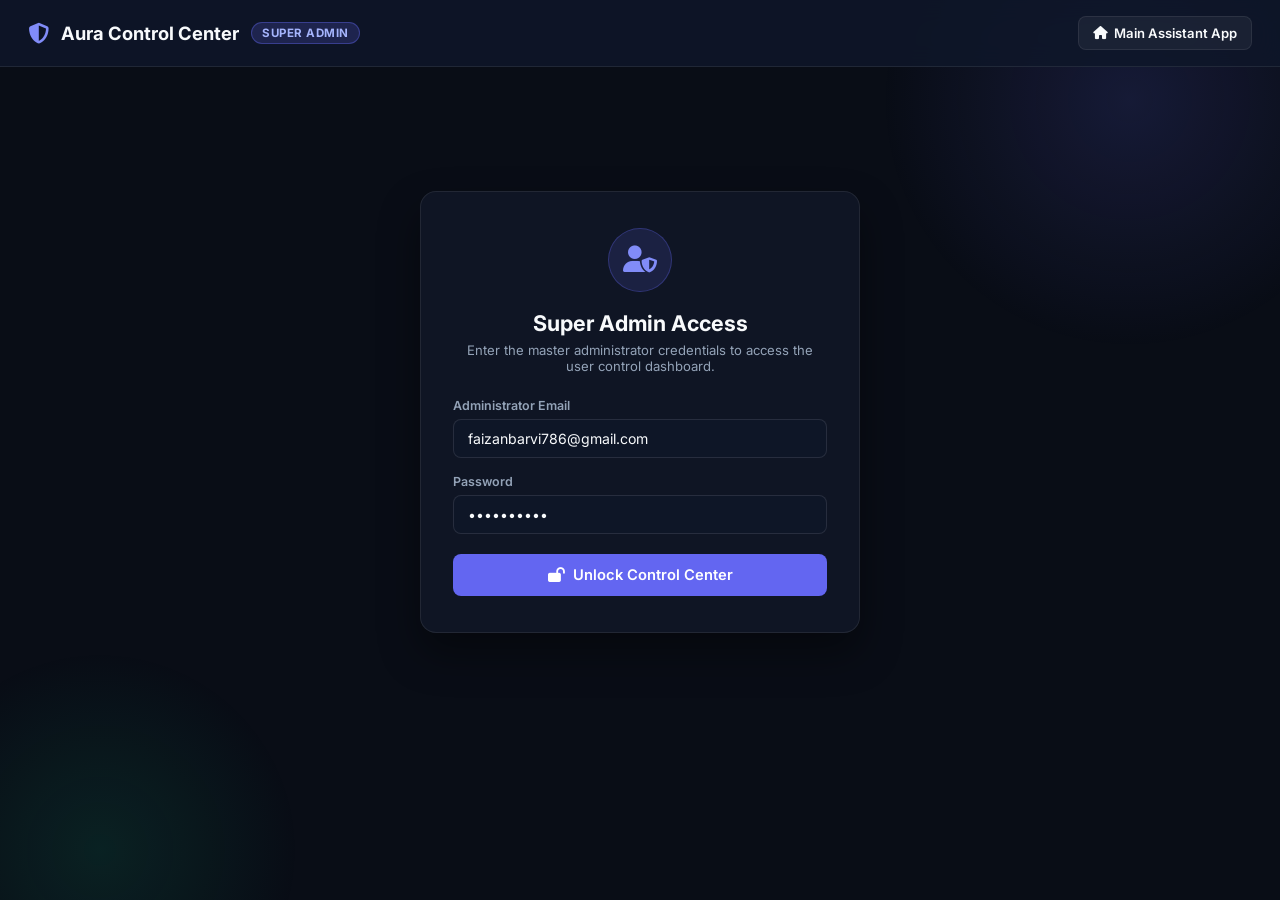
==== frontend/admin.html @ e5444430 "feat(admin): add dedicated /admin portal with user management and delete capability" ====
<!DOCTYPE html>
<html lang="en">
<head>
  <meta charset="UTF-8" />
  <meta name="viewport" content="width=device-width, initial-scale=1.0" />
  <title>Aura Admin Portal - System & User Management</title>
  <link rel="preconnect" href="https://fonts.googleapis.com" />
  <link rel="preconnect" href="https://fonts.gstatic.com" crossorigin />
  <link href="https://fonts.googleapis.com/css2?family=Inter:wght@300;400;500;600;700;800&display=swap" rel="stylesheet" />
  <link rel="stylesheet" href="https://cdnjs.cloudflare.com/ajax/libs/font-awesome/6.4.0/css/all.min.css" />
  <style>
    :root {
      --bg-dark: #090d16;
      --card-bg: rgba(17, 24, 39, 0.85);
      --card-border: rgba(255, 255, 255, 0.08);
      --accent-primary: #6366f1;
      --accent-hover: #4f46e5;
      --danger: #ef4444;
      --danger-hover: #dc2626;
      --success: #10b981;
      --text-main: #f8fafc;
      --text-muted: #94a3b8;
    }

    * {
      box-sizing: border-box;
      margin: 0;
      padding: 0;
      font-family: 'Inter', sans-serif;
    }

    body {
      background: var(--bg-dark);
      color: var(--text-main);
      min-height: 100vh;
      display: flex;
      flex-direction: column;
    }

    /* Ambient Background Glow */
    .ambient-glow {
      position: fixed;
      width: 500px;
      height: 500px;
      border-radius: 50%;
      background: radial-gradient(circle, rgba(99, 102, 241, 0.15) 0%, rgba(0, 0, 0, 0) 70%);
      top: -150px;
      right: -100px;
      z-index: 0;
      pointer-events: none;
    }
    .ambient-glow-2 {
      position: fixed;
      width: 400px;
      height: 400px;
      border-radius: 50%;
      background: radial-gradient(circle, rgba(16, 185, 129, 0.12) 0%, rgba(0, 0, 0, 0) 70%);
      bottom: -150px;
      left: -100px;
      z-index: 0;
      pointer-events: none;
    }

    /* Header */
    .admin-header {
      position: relative;
      z-index: 10;
      display: flex;
      justify-content: space-between;
      align-items: center;
      padding: 16px 28px;
      background: rgba(15, 23, 42, 0.85);
      border-bottom: 1px solid var(--card-border);
      backdrop-filter: blur(12px);
    }
    .brand-title {
      display: flex;
      align-items: center;
      gap: 12px;
      font-size: 1.15rem;
      font-weight: 700;
    }
    .brand-title i {
      color: #818cf8;
      font-size: 1.3rem;
    }
    .badge-admin {
      background: rgba(99, 102, 241, 0.2);
      color: #a5b4fc;
      border: 1px solid rgba(99, 102, 241, 0.4);
      padding: 3px 10px;
      border-radius: 9999px;
      font-size: 0.72rem;
      font-weight: 700;
      text-transform: uppercase;
      letter-spacing: 0.5px;
    }
    .header-actions {
      display: flex;
      align-items: center;
      gap: 12px;
    }
    .btn-nav {
      background: rgba(255, 255, 255, 0.05);
      color: var(--text-main);
      border: 1px solid var(--card-border);
      padding: 8px 14px;
      border-radius: 8px;
      font-size: 0.82rem;
      font-weight: 600;
      cursor: pointer;
      display: inline-flex;
      align-items: center;
      gap: 6px;
      text-decoration: none;
      transition: all 0.2s ease;
    }
    .btn-nav:hover {
      background: rgba(255, 255, 255, 0.1);
      border-color: rgba(255, 255, 255, 0.2);
    }
    .btn-logout {
      background: rgba(239, 68, 68, 0.15);
      color: #f87171;
      border: 1px solid rgba(239, 68, 68, 0.3);
    }
    .btn-logout:hover {
      background: rgba(239, 68, 68, 0.25);
    }

    /* Main Container */
    .main-wrap {
      position: relative;
      z-index: 10;
      flex: 1;
      max-width: 1200px;
      width: 100%;
      margin: 0 auto;
      padding: 30px 20px;
    }

    /* Login View */
    .login-container {
      display: flex;
      justify-content: center;
      align-items: center;
      min-height: 70vh;
    }
    .login-card {
      background: var(--card-bg);
      border: 1px solid var(--card-border);
      border-radius: 16px;
      padding: 36px 32px;
      width: 100%;
      max-width: 440px;
      backdrop-filter: blur(16px);
      box-shadow: 0 20px 40px rgba(0, 0, 0, 0.4);
      text-align: center;
    }
    .shield-icon {
      width: 64px;
      height: 64px;
      border-radius: 50%;
      background: rgba(99, 102, 241, 0.15);
      border: 1px solid rgba(99, 102, 241, 0.3);
      color: #818cf8;
      display: flex;
      align-items: center;
      justify-content: center;
      font-size: 1.7rem;
      margin: 0 auto 18px auto;
    }
    .login-card h2 {
      font-size: 1.35rem;
      font-weight: 700;
      margin-bottom: 6px;
    }
    .login-card p {
      color: var(--text-muted);
      font-size: 0.82rem;
      margin-bottom: 24px;
    }
    .form-group {
      text-align: left;
      margin-bottom: 16px;
    }
    .form-group label {
      display: block;
      font-size: 0.78rem;
      font-weight: 600;
      color: var(--text-muted);
      margin-bottom: 6px;
    }
    .input-field {
      width: 100%;
      background: rgba(15, 23, 42, 0.8);
      border: 1px solid rgba(255, 255, 255, 0.1);
      color: var(--text-main);
      padding: 10px 14px;
      border-radius: 8px;
      font-size: 0.88rem;
      outline: none;
      transition: border-color 0.2s ease;
    }
    .input-field:focus {
      border-color: var(--accent-primary);
    }
    .btn-submit {
      width: 100%;
      background: var(--accent-primary);
      color: white;
      border: none;
      padding: 12px;
      border-radius: 8px;
      font-size: 0.92rem;
      font-weight: 600;
      cursor: pointer;
      display: flex;
      align-items: center;
      justify-content: center;
      gap: 8px;
      margin-top: 20px;
      transition: background 0.2s ease;
    }
    .btn-submit:hover {
      background: var(--accent-hover);
    }

    /* Dashboard View */
    .dashboard-view {
      display: none;
    }
    .stats-grid {
      display: grid;
      grid-template-columns: repeat(auto-fit, minmax(240px, 1fr));
      gap: 16px;
      margin-bottom: 28px;
    }
    .stat-card {
      background: var(--card-bg);
      border: 1px solid var(--card-border);
      border-radius: 12px;
      padding: 20px;
      backdrop-filter: blur(12px);
      display: flex;
      align-items: center;
      gap: 16px;
    }
    .stat-icon {
      width: 48px;
      height: 48px;
      border-radius: 10px;
      display: flex;
      align-items: center;
      justify-content: center;
      font-size: 1.3rem;
    }
    .stat-icon.users { background: rgba(99, 102, 241, 0.15); color: #818cf8; }
    .stat-icon.chats { background: rgba(16, 185, 129, 0.15); color: #34d399; }
    .stat-icon.models { background: rgba(245, 158, 11, 0.15); color: #fbbf24; }
    .stat-icon.sync { background: rgba(236, 72, 153, 0.15); color: #f472b6; }
    .stat-info h3 {
      font-size: 1.4rem;
      font-weight: 700;
      line-height: 1.2;
    }
    .stat-info p {
      color: var(--text-muted);
      font-size: 0.78rem;
    }

    /* Table Section */
    .section-card {
      background: var(--card-bg);
      border: 1px solid var(--card-border);
      border-radius: 14px;
      padding: 24px;
      backdrop-filter: blur(12px);
    }
    .section-top {
      display: flex;
      justify-content: space-between;
      align-items: center;
      margin-bottom: 18px;
      flex-wrap: wrap;
      gap: 12px;
    }
    .section-title {
      display: flex;
      align-items: center;
      gap: 10px;
      font-size: 1.1rem;
      font-weight: 700;
    }
    .search-box {
      background: rgba(15, 23, 42, 0.8);
      border: 1px solid rgba(255, 255, 255, 0.1);
      border-radius: 8px;
      padding: 8px 12px;
      color: white;
      font-size: 0.82rem;
      width: 240px;
      outline: none;
    }
    .search-box:focus {
      border-color: var(--accent-primary);
    }

    .table-wrapper {
      overflow-x: auto;
    }
    table {
      width: 100%;
      border-collapse: collapse;
      text-align: left;
      font-size: 0.85rem;
    }
    th {
      background: rgba(15, 23, 42, 0.6);
      color: var(--text-muted);
      font-weight: 600;
      padding: 12px 14px;
      border-bottom: 1px solid var(--card-border);
      font-size: 0.76rem;
      text-transform: uppercase;
      letter-spacing: 0.5px;
    }
    td {
      padding: 14px;
      border-bottom: 1px solid rgba(255, 255, 255, 0.04);
      vertical-align: middle;
    }
    tr:hover td {
      background: rgba(255, 255, 255, 0.02);
    }
    .user-cell {
      display: flex;
      align-items: center;
      gap: 12px;
    }
    .user-avatar-mini {
      width: 36px;
      height: 36px;
      border-radius: 50%;
      object-fit: cover;
      border: 1px solid rgba(255, 255, 255, 0.15);
    }
    .user-meta-name {
      font-weight: 600;
      color: var(--text-main);
    }
    .role-badge {
      padding: 2px 8px;
      border-radius: 4px;
      font-size: 0.7rem;
      font-weight: 600;
      text-transform: uppercase;
    }
    .role-badge.admin {
      background: rgba(99, 102, 241, 0.2);
      color: #a5b4fc;
      border: 1px solid rgba(99, 102, 241, 0.4);
    }
    .role-badge.user {
      background: rgba(148, 163, 184, 0.15);
      color: #cbd5e1;
      border: 1px solid rgba(148, 163, 184, 0.25);
    }
    .btn-delete-user {
      background: rgba(239, 68, 68, 0.12);
      color: #f87171;
      border: 1px solid rgba(239, 68, 68, 0.25);
      padding: 6px 12px;
      border-radius: 6px;
      font-size: 0.78rem;
      font-weight: 600;
      cursor: pointer;
      display: inline-flex;
      align-items: center;
      gap: 6px;
      transition: all 0.2s ease;
    }
    .btn-delete-user:hover {
      background: var(--danger);
      color: white;
      border-color: var(--danger);
    }
    .btn-delete-user:disabled {
      opacity: 0.4;
      cursor: not-allowed;
      background: transparent;
      border-color: rgba(255, 255, 255, 0.08);
      color: var(--text-muted);
    }

    /* Toast */
    .toast {
      position: fixed;
      bottom: 24px;
      right: 24px;
      background: #0f172a;
      border: 1px solid rgba(255, 255, 255, 0.1);
      color: #fff;
      padding: 12px 20px;
      border-radius: 8px;
      font-weight: 600;
      font-size: 0.85rem;
      z-index: 9999;
      box-shadow: 0 10px 30px rgba(0,0,0,0.4);
      display: flex;
      align-items: center;
      gap: 10px;
    }
  </style>
</head>
<body>
  <div class="ambient-glow"></div>
  <div class="ambient-glow-2"></div>

  <!-- Header -->
  <header class="admin-header">
    <div class="brand-title">
      <i class="fa-solid fa-shield-halved"></i>
      <span>Aura Control Center</span>
      <span class="badge-admin">Super Admin</span>
    </div>
    <div class="header-actions">
      <a href="/" class="btn-nav"><i class="fa-solid fa-house"></i> Main Assistant App</a>
      <button class="btn-nav btn-logout" id="btn-admin-logout" style="display: none;">
        <i class="fa-solid fa-right-from-bracket"></i> Sign Out
      </button>
    </div>
  </header>

  <div class="main-wrap">
    <!-- VIEW 1: Admin Login View -->
    <div class="login-container" id="admin-login-view">
      <div class="login-card">
        <div class="shield-icon">
          <i class="fa-solid fa-user-shield"></i>
        </div>
        <h2>Super Admin Access</h2>
        <p>Enter the master administrator credentials to access the user control dashboard.</p>

        <form id="admin-login-form">
          <div class="form-group">
            <label for="admin-email">Administrator Email</label>
            <input type="email" id="admin-email" class="input-field" placeholder="faizanbarvi786@gmail.com" value="faizanbarvi786@gmail.com" required />
          </div>
          <div class="form-group">
            <label for="admin-password">Password</label>
            <input type="password" id="admin-password" class="input-field" placeholder="Faizan@786" value="Faizan@786" required />
          </div>
          <button type="submit" class="btn-submit" id="btn-login-submit">
            <i class="fa-solid fa-lock-open"></i> Unlock Control Center
          </button>
        </form>
      </div>
    </div>

    <!-- VIEW 2: Admin Dashboard View -->
    <div class="dashboard-view" id="admin-dashboard-view">
      <!-- Metric Cards -->
      <div class="stats-grid">
        <div class="stat-card">
          <div class="stat-icon users"><i class="fa-solid fa-users"></i></div>
          <div class="stat-info">
            <h3 id="stat-total-users">0</h3>
            <p>Registered User Accounts</p>
          </div>
        </div>

        <div class="stat-card">
          <div class="stat-icon chats"><i class="fa-solid fa-comments"></i></div>
          <div class="stat-info">
            <h3 id="stat-total-sessions">0</h3>
            <p>Total Chat Sessions</p>
          </div>
        </div>

        <div class="stat-card">
          <div class="stat-icon models"><i class="fa-solid fa-bolt"></i></div>
          <div class="stat-info">
            <h3 id="stat-active-model">Groq / Compound</h3>
            <p>Public Default Engine</p>
          </div>
        </div>

        <div class="stat-card">
          <div class="stat-icon sync"><i class="fa-solid fa-cloud"></i></div>
          <div class="stat-info">
            <h3 id="stat-supabase-status">Local Engine</h3>
            <p>Database & Cloud Status</p>
          </div>
        </div>
      </div>

      <!-- Users Table Card -->
      <div class="section-card">
        <div class="section-top">
          <div class="section-title">
            <i class="fa-solid fa-user-group text-primary" style="color: #818cf8;"></i>
            <span>All User Accounts</span>
            <span class="badge-admin" id="users-count-badge">0 Users</span>
          </div>
          <input type="text" id="user-search-input" class="search-box" placeholder="Search by name or email..." />
        </div>

        <div class="table-wrapper">
          <table>
            <thead>
              <tr>
                <th>ID</th>
                <th>User Profile</th>
                <th>Email Address</th>
                <th>Role</th>
                <th>Chats</th>
                <th>Registered</th>
                <th>Action</th>
              </tr>
            </thead>
            <tbody id="users-table-body">
              <!-- Loaded dynamically -->
            </tbody>
          </table>
        </div>
      </div>
    </div>
  </div>

  <script>
    let adminToken = localStorage.getItem("aura_admin_token");
    let cachedUsers = [];

    document.addEventListener("DOMContentLoaded", () => {
      if (adminToken) {
        showDashboard();
      } else {
        showLogin();
      }

      document.getElementById("admin-login-form").addEventListener("submit", handleAdminLogin);
      document.getElementById("btn-admin-logout").addEventListener("click", handleAdminLogout);
      document.getElementById("user-search-input").addEventListener("input", filterUsersTable);
    });

    function showToast(msg) {
      const toast = document.createElement("div");
      toast.className = "toast";
      toast.innerHTML = `<i class="fa-solid fa-circle-check" style="color:#10b981;"></i> <span>${msg}</span>`;
      document.body.appendChild(toast);
      setTimeout(() => toast.remove(), 3500);
    }

    function showLogin() {
      document.getElementById("admin-login-view").style.display = "flex";
      document.getElementById("admin-dashboard-view").style.display = "none";
      document.getElementById("btn-admin-logout").style.display = "none";
    }

    function showDashboard() {
      document.getElementById("admin-login-view").style.display = "none";
      document.getElementById("admin-dashboard-view").style.display = "block";
      document.getElementById("btn-admin-logout").style.display = "inline-flex";
      loadAdminUsers();
    }

    async function handleAdminLogin(e) {
      e.preventDefault();
      const email = document.getElementById("admin-email").value.trim();
      const password = document.getElementById("admin-password").value;
      const btn = document.getElementById("btn-login-submit");

      btn.innerHTML = `<i class="fa-solid fa-spinner fa-spin"></i> Verifying...`;
      btn.disabled = true;

      try {
        const res = await fetch("/api/admin/login", {
          method: "POST",
          headers: { "Content-Type": "application/json" },
          body: JSON.stringify({ email, password })
        });
        const data = await res.json();
        if (res.ok && data.success) {
          adminToken = data.admin_token;
          localStorage.setItem("aura_admin_token", adminToken);
          showToast(`✨ Welcome, ${data.user.name}! Access Granted.`);
          showDashboard();
        } else {
          alert(`Access Denied: ${data.detail || "Invalid admin credentials"}`);
        }
      } catch (err) {
        alert(`Network error connecting to admin server: ${err.message}`);
      } finally {
        btn.innerHTML = `<i class="fa-solid fa-lock-open"></i> Unlock Control Center`;
        btn.disabled = false;
      }
    }

    function handleAdminLogout() {
      adminToken = null;
      localStorage.removeItem("aura_admin_token");
      showLogin();
      showToast("Super Admin logged out.");
    }

    async function loadAdminUsers() {
      try {
        const res = await fetch(`/api/admin/users?admin_token=${adminToken || ""}`);
        const data = await res.json();
        if (res.ok && data.success) {
          cachedUsers = data.users || [];
          renderStats(data.stats);
          renderUsersTable(cachedUsers);
        } else {
          showLogin();
        }
      } catch (err) {
        console.error("Failed to load admin users:", err);
      }
    }

    function renderStats(stats) {
      if (!stats) return;
      document.getElementById("stat-total-users").textContent = stats.total_users || 0;
      document.getElementById("stat-total-sessions").textContent = `${stats.total_sessions || 0} chats (${stats.total_messages || 0} msgs)`;
      document.getElementById("stat-active-model").textContent = (stats.active_provider || "groq").toUpperCase();
      document.getElementById("stat-supabase-status").textContent = stats.supabase_configured ? "Supabase Cloud" : "Local SQLite";
      document.getElementById("users-count-badge").textContent = `${stats.total_users || 0} Users`;
    }

    function renderUsersTable(users) {
      const tbody = document.getElementById("users-table-body");
      tbody.innerHTML = "";

      if (users.length === 0) {
        tbody.innerHTML = `<tr><td colspan="7" style="text-align:center; color:#94a3b8; padding:24px;">No users found.</td></tr>`;
        return;
      }

      users.forEach((u) => {
        const tr = document.createElement("tr");
        const isSuperAdmin = (u.email || "").toLowerCase() === "faizanbarvi786@gmail.com";
        const roleClass = (u.role || "").toLowerCase() === "admin" ? "admin" : "user";
        const dateStr = u.created_at ? u.created_at.split("T")[0] : "—";
        const avatar = u.avatar_url || "https://images.unsplash.com/photo-1535713875002-d1d0cf377fde?w=120&auto=format&fit=crop&q=80";

        tr.innerHTML = `
          <td style="color:#64748b; font-weight:600;">#${u.id}</td>
          <td>
            <div class="user-cell">
              <img src="${avatar}" class="user-avatar-mini" onerror="this.src='https://images.unsplash.com/photo-1535713875002-d1d0cf377fde?w=120&auto=format&fit=crop&q=80';" />
              <div>
                <div class="user-meta-name">${escapeHtml(u.name)}</div>
                <div style="font-size:0.72rem; color:#64748b;">${escapeHtml(u.gender || 'male')}</div>
              </div>
            </div>
          </td>
          <td><code>${escapeHtml(u.email)}</code></td>
          <td><span class="role-badge ${roleClass}">${escapeHtml(u.role || 'user')}</span></td>
          <td><strong>${u.session_count || 0}</strong></td>
          <td style="color:#94a3b8;">${dateStr}</td>
          <td>
            ${isSuperAdmin 
              ? `<button class="btn-delete-user" disabled title="Super Administrator account cannot be deleted"><i class="fa-solid fa-shield"></i> Protected</button>`
              : `<button class="btn-delete-user" onclick="confirmDeleteUser(${u.id}, '${escapeHtml(u.name)}', '${escapeHtml(u.email)}')"><i class="fa-solid fa-trash-can"></i> Delete</button>`
            }
          </td>
        `;
        tbody.appendChild(tr);
      });
    }

    function filterUsersTable() {
      const q = document.getElementById("user-search-input").value.trim().toLowerCase();
      if (!q) {
        renderUsersTable(cachedUsers);
        return;
      }
      const filtered = cachedUsers.filter(u => 
        (u.name || "").toLowerCase().includes(q) || 
        (u.email || "").toLowerCase().includes(q) ||
        (u.role || "").toLowerCase().includes(q)
      );
      renderUsersTable(filtered);
    }

    async function confirmDeleteUser(userId, name, email) {
      const ok = confirm(`⚠️ Are you sure you want to permanently delete user:\n\n${name} (${email})?\n\nThis will remove their profile, chats, and saved history.`);
      if (!ok) return;

      try {
        const res = await fetch(`/api/admin/users/${userId}?admin_token=${adminToken || ""}`, {
          method: "DELETE"
        });
        const data = await res.json();
        if (res.ok && data.success) {
          showToast(`🗑️ User #${userId} (${name}) was successfully deleted.`);
          loadAdminUsers();
        } else {
          alert(`Error deleting user: ${data.detail || data.error || "Failed to delete"}`);
        }
      } catch (err) {
        alert(`Network error deleting user: ${err.message}`);
      }
    }

    function escapeHtml(str) {
      return (str || "")
        .replace(/&/g, "&amp;")
        .replace(/</g, "&lt;")
        .replace(/>/g, "&gt;")
        .replace(/"/g, "&quot;")
        .replace(/'/g, "&#039;");
    }
  </script>
</body>
</html>
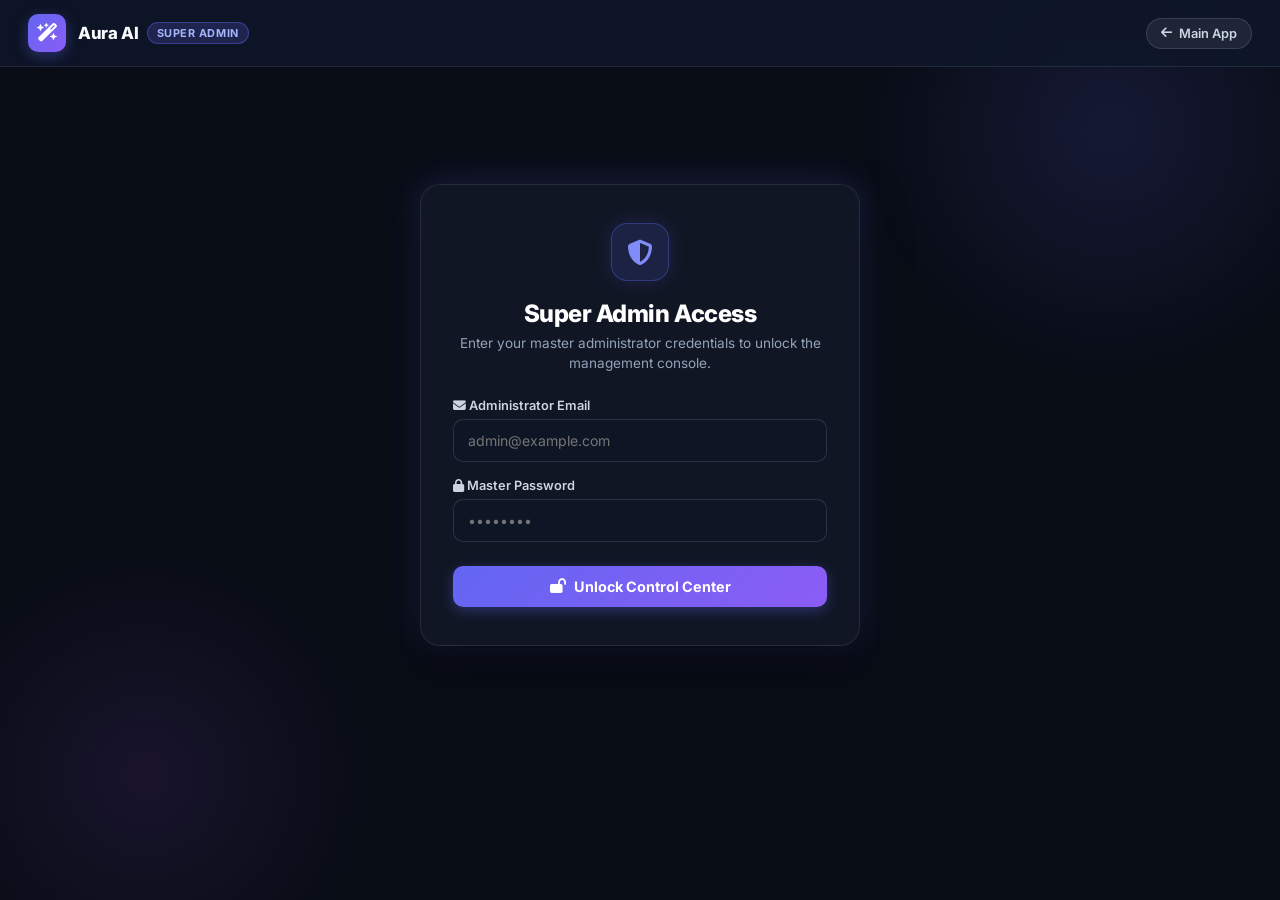
==== commit a93849df: "fix(mobile): resolve Image Studio card overlapping and secure Admin Portal with empty credentials an" ====
--- a/frontend/admin.html
+++ b/frontend/admin.html
@@ -3,7 +3,7 @@
 <head>
   <meta charset="UTF-8" />
   <meta name="viewport" content="width=device-width, initial-scale=1.0" />
-  <title>Aura Admin Portal - System & User Management</title>
+  <title>Aura AI - Super Admin Control Center</title>
   <link rel="preconnect" href="https://fonts.googleapis.com" />
   <link rel="preconnect" href="https://fonts.gstatic.com" crossorigin />
   <link href="https://fonts.googleapis.com/css2?family=Inter:wght@300;400;500;600;700;800&display=swap" rel="stylesheet" />
@@ -11,10 +11,11 @@
   <style>
     :root {
       --bg-dark: #090d16;
-      --card-bg: rgba(17, 24, 39, 0.85);
-      --card-border: rgba(255, 255, 255, 0.08);
+      --card-bg: rgba(18, 24, 38, 0.88);
+      --card-border: rgba(255, 255, 255, 0.09);
       --accent-primary: #6366f1;
       --accent-hover: #4f46e5;
+      --accent-glow: rgba(99, 102, 241, 0.25);
       --danger: #ef4444;
       --danger-hover: #dc2626;
       --success: #10b981;
@@ -35,381 +36,534 @@
       min-height: 100vh;
       display: flex;
       flex-direction: column;
-    }
-
-    /* Ambient Background Glow */
+      overflow-x: hidden;
+    }
+
+    /* Ambient Glow Orbs (Matching Main Website) */
     .ambient-glow {
       position: fixed;
       width: 500px;
       height: 500px;
       border-radius: 50%;
-      background: radial-gradient(circle, rgba(99, 102, 241, 0.15) 0%, rgba(0, 0, 0, 0) 70%);
-      top: -150px;
-      right: -100px;
+      background: radial-gradient(circle, rgba(99, 102, 241, 0.14) 0%, rgba(0, 0, 0, 0) 70%);
+      top: -120px;
+      right: -80px;
       z-index: 0;
       pointer-events: none;
     }
     .ambient-glow-2 {
       position: fixed;
-      width: 400px;
-      height: 400px;
+      width: 450px;
+      height: 450px;
       border-radius: 50%;
-      background: radial-gradient(circle, rgba(16, 185, 129, 0.12) 0%, rgba(0, 0, 0, 0) 70%);
-      bottom: -150px;
-      left: -100px;
+      background: radial-gradient(circle, rgba(168, 85, 247, 0.1) 0%, rgba(0, 0, 0, 0) 70%);
+      bottom: -100px;
+      left: -80px;
       z-index: 0;
       pointer-events: none;
     }
 
-    /* Header */
+    /* Header matching Aura AI brand */
     .admin-header {
       position: relative;
       z-index: 10;
       display: flex;
       justify-content: space-between;
       align-items: center;
-      padding: 16px 28px;
+      padding: 14px 28px;
       background: rgba(15, 23, 42, 0.85);
       border-bottom: 1px solid var(--card-border);
-      backdrop-filter: blur(12px);
-    }
-    .brand-title {
+      backdrop-filter: blur(16px);
+      -webkit-backdrop-filter: blur(16px);
+    }
+
+    .brand-cluster {
       display: flex;
       align-items: center;
       gap: 12px;
+    }
+
+    .brand-logo-icon {
+      width: 38px;
+      height: 38px;
+      border-radius: 10px;
+      background: linear-gradient(135deg, #6366f1, #8b5cf6);
+      display: flex;
+      align-items: center;
+      justify-content: center;
       font-size: 1.15rem;
-      font-weight: 700;
-    }
-    .brand-title i {
-      color: #818cf8;
-      font-size: 1.3rem;
-    }
+      color: #ffffff;
+      box-shadow: 0 4px 14px rgba(99, 102, 241, 0.35);
+    }
+
+    .brand-title-wrap h1 {
+      font-size: 1.05rem;
+      font-weight: 800;
+      letter-spacing: -0.02em;
+      color: #f8fafc;
+      display: flex;
+      align-items: center;
+      gap: 8px;
+    }
+
     .badge-admin {
       background: rgba(99, 102, 241, 0.2);
       color: #a5b4fc;
       border: 1px solid rgba(99, 102, 241, 0.4);
-      padding: 3px 10px;
+      padding: 3px 9px;
       border-radius: 9999px;
-      font-size: 0.72rem;
+      font-size: 0.68rem;
       font-weight: 700;
       text-transform: uppercase;
-      letter-spacing: 0.5px;
-    }
+      letter-spacing: 0.05em;
+    }
+
     .header-actions {
       display: flex;
       align-items: center;
-      gap: 12px;
-    }
-    .btn-nav {
-      background: rgba(255, 255, 255, 0.05);
-      color: var(--text-main);
-      border: 1px solid var(--card-border);
-      padding: 8px 14px;
-      border-radius: 8px;
-      font-size: 0.82rem;
+      gap: 10px;
+    }
+
+    .btn-nav-app {
+      background: rgba(255, 255, 255, 0.07);
+      border: 1px solid rgba(255, 255, 255, 0.12);
+      color: #cbd5e1;
+      padding: 7px 14px;
+      border-radius: 9999px;
+      font-size: 0.8rem;
+      font-weight: 600;
+      text-decoration: none;
+      display: inline-flex;
+      align-items: center;
+      gap: 7px;
+      transition: all 0.18s ease;
+    }
+
+    .btn-nav-app:hover {
+      background: rgba(255, 255, 255, 0.14);
+      color: #ffffff;
+      border-color: rgba(255, 255, 255, 0.25);
+      transform: translateX(-2px);
+    }
+
+    .btn-logout {
+      background: rgba(239, 68, 68, 0.15);
+      border: 1px solid rgba(239, 68, 68, 0.3);
+      color: #fca5a5;
+      padding: 7px 14px;
+      border-radius: 9999px;
+      font-size: 0.8rem;
       font-weight: 600;
       cursor: pointer;
       display: inline-flex;
       align-items: center;
-      gap: 6px;
-      text-decoration: none;
-      transition: all 0.2s ease;
-    }
-    .btn-nav:hover {
-      background: rgba(255, 255, 255, 0.1);
-      border-color: rgba(255, 255, 255, 0.2);
-    }
-    .btn-logout {
-      background: rgba(239, 68, 68, 0.15);
-      color: #f87171;
-      border: 1px solid rgba(239, 68, 68, 0.3);
-    }
+      gap: 7px;
+      transition: all 0.18s ease;
+    }
+
     .btn-logout:hover {
-      background: rgba(239, 68, 68, 0.25);
+      background: #ef4444;
+      color: #ffffff;
+      border-color: #ef4444;
     }
 
     /* Main Container */
     .main-wrap {
       position: relative;
-      z-index: 10;
+      z-index: 1;
       flex: 1;
-      max-width: 1200px;
+      padding: 28px;
+      max-width: 1240px;
+      margin: 0 auto;
       width: 100%;
-      margin: 0 auto;
-      padding: 30px 20px;
-    }
-
-    /* Login View */
+    }
+
+    /* VIEW 1: Clean Dedicated Login Card */
     .login-container {
       display: flex;
       justify-content: center;
       align-items: center;
-      min-height: 70vh;
-    }
+      min-height: calc(80vh - 80px);
+      padding: 20px;
+    }
+
     .login-card {
       background: var(--card-bg);
       border: 1px solid var(--card-border);
-      border-radius: 16px;
-      padding: 36px 32px;
+      border-radius: 20px;
+      padding: 38px 32px;
       width: 100%;
       max-width: 440px;
-      backdrop-filter: blur(16px);
-      box-shadow: 0 20px 40px rgba(0, 0, 0, 0.4);
+      box-shadow: 0 20px 45px rgba(0, 0, 0, 0.5),
+                  0 0 35px var(--accent-glow);
+      backdrop-filter: blur(20px);
       text-align: center;
-    }
-    .shield-icon {
-      width: 64px;
-      height: 64px;
-      border-radius: 50%;
-      background: rgba(99, 102, 241, 0.15);
-      border: 1px solid rgba(99, 102, 241, 0.3);
+      position: relative;
+      animation: fadeIn 0.3s ease;
+    }
+
+    .login-shield-badge {
+      width: 58px;
+      height: 58px;
+      border-radius: 16px;
+      background: rgba(99, 102, 241, 0.16);
+      border: 1px solid rgba(99, 102, 241, 0.35);
       color: #818cf8;
       display: flex;
       align-items: center;
       justify-content: center;
-      font-size: 1.7rem;
+      font-size: 1.6rem;
       margin: 0 auto 18px auto;
-    }
+      box-shadow: 0 0 20px rgba(99, 102, 241, 0.2);
+    }
+
     .login-card h2 {
-      font-size: 1.35rem;
-      font-weight: 700;
+      font-size: 1.5rem;
+      font-weight: 800;
+      color: #ffffff;
       margin-bottom: 6px;
-    }
+      letter-spacing: -0.02em;
+    }
+
     .login-card p {
+      font-size: 0.85rem;
       color: var(--text-muted);
-      font-size: 0.82rem;
       margin-bottom: 24px;
-    }
+      line-height: 1.45;
+    }
+
     .form-group {
       text-align: left;
       margin-bottom: 16px;
     }
+
     .form-group label {
       display: block;
-      font-size: 0.78rem;
+      font-size: 0.8rem;
       font-weight: 600;
-      color: var(--text-muted);
+      color: #cbd5e1;
       margin-bottom: 6px;
     }
+
     .input-field {
       width: 100%;
-      background: rgba(15, 23, 42, 0.8);
-      border: 1px solid rgba(255, 255, 255, 0.1);
-      color: var(--text-main);
-      padding: 10px 14px;
-      border-radius: 8px;
+      padding: 12px 14px;
+      background: rgba(15, 23, 42, 0.7);
+      border: 1px solid rgba(255, 255, 255, 0.12);
+      border-radius: 10px;
+      color: #f8fafc;
       font-size: 0.88rem;
       outline: none;
-      transition: border-color 0.2s ease;
-    }
+      transition: all 0.15s ease;
+    }
+
     .input-field:focus {
-      border-color: var(--accent-primary);
-    }
+      border-color: #818cf8;
+      background: rgba(15, 23, 42, 0.95);
+      box-shadow: 0 0 0 3px rgba(99, 102, 241, 0.25);
+    }
+
     .btn-submit {
       width: 100%;
-      background: var(--accent-primary);
-      color: white;
+      padding: 12px;
+      background: linear-gradient(135deg, #6366f1, #8b5cf6);
+      color: #ffffff;
       border: none;
-      padding: 12px;
-      border-radius: 8px;
-      font-size: 0.92rem;
-      font-weight: 600;
+      border-radius: 10px;
+      font-size: 0.9rem;
+      font-weight: 700;
       cursor: pointer;
-      display: flex;
+      display: inline-flex;
       align-items: center;
       justify-content: center;
       gap: 8px;
-      margin-top: 20px;
-      transition: background 0.2s ease;
-    }
+      box-shadow: 0 4px 14px rgba(99, 102, 241, 0.35);
+      transition: all 0.15s ease;
+      margin-top: 8px;
+    }
+
     .btn-submit:hover {
-      background: var(--accent-hover);
-    }
-
-    /* Dashboard View */
+      transform: translateY(-2px);
+      box-shadow: 0 8px 22px rgba(99, 102, 241, 0.45);
+    }
+
+    /* VIEW 2: Admin Dashboard */
     .dashboard-view {
       display: none;
-    }
+      animation: fadeIn 0.3s ease;
+    }
+
+    /* Stats Grid */
     .stats-grid {
       display: grid;
       grid-template-columns: repeat(auto-fit, minmax(240px, 1fr));
       gap: 16px;
-      margin-bottom: 28px;
-    }
+      margin-bottom: 24px;
+    }
+
     .stat-card {
       background: var(--card-bg);
       border: 1px solid var(--card-border);
-      border-radius: 12px;
+      border-radius: 16px;
       padding: 20px;
+      display: flex;
+      align-items: center;
+      gap: 16px;
       backdrop-filter: blur(12px);
-      display: flex;
-      align-items: center;
-      gap: 16px;
-    }
+      transition: transform 0.18s ease;
+    }
+
+    .stat-card:hover {
+      transform: translateY(-2px);
+      border-color: rgba(99, 102, 241, 0.3);
+    }
+
     .stat-icon {
       width: 48px;
       height: 48px;
-      border-radius: 10px;
+      border-radius: 12px;
       display: flex;
       align-items: center;
       justify-content: center;
-      font-size: 1.3rem;
-    }
-    .stat-icon.users { background: rgba(99, 102, 241, 0.15); color: #818cf8; }
-    .stat-icon.chats { background: rgba(16, 185, 129, 0.15); color: #34d399; }
-    .stat-icon.models { background: rgba(245, 158, 11, 0.15); color: #fbbf24; }
-    .stat-icon.sync { background: rgba(236, 72, 153, 0.15); color: #f472b6; }
+      font-size: 1.35rem;
+      flex-shrink: 0;
+    }
+
+    .stat-icon.users {
+      background: rgba(99, 102, 241, 0.15);
+      color: #818cf8;
+    }
+    .stat-icon.chats {
+      background: rgba(16, 185, 129, 0.15);
+      color: #34d399;
+    }
+    .stat-icon.models {
+      background: rgba(245, 158, 11, 0.15);
+      color: #fbbf24;
+    }
+    .stat-icon.sync {
+      background: rgba(59, 130, 246, 0.15);
+      color: #60a5fa;
+    }
+
     .stat-info h3 {
       font-size: 1.4rem;
-      font-weight: 700;
-      line-height: 1.2;
-    }
+      font-weight: 800;
+      color: #ffffff;
+      letter-spacing: -0.02em;
+    }
+
     .stat-info p {
+      font-size: 0.76rem;
+      font-weight: 600;
       color: var(--text-muted);
-      font-size: 0.78rem;
-    }
-
-    /* Table Section */
+      text-transform: uppercase;
+      letter-spacing: 0.04em;
+    }
+
+    /* Section Card */
     .section-card {
       background: var(--card-bg);
       border: 1px solid var(--card-border);
-      border-radius: 14px;
+      border-radius: 20px;
       padding: 24px;
       backdrop-filter: blur(12px);
-    }
+      box-shadow: 0 10px 30px rgba(0, 0, 0, 0.35);
+    }
+
     .section-top {
       display: flex;
       justify-content: space-between;
       align-items: center;
-      margin-bottom: 18px;
+      margin-bottom: 20px;
+      gap: 16px;
       flex-wrap: wrap;
-      gap: 12px;
-    }
+    }
+
     .section-title {
       display: flex;
       align-items: center;
       gap: 10px;
-      font-size: 1.1rem;
-      font-weight: 700;
-    }
+      font-size: 1.15rem;
+      font-weight: 800;
+      color: #ffffff;
+    }
+
     .search-box {
-      background: rgba(15, 23, 42, 0.8);
-      border: 1px solid rgba(255, 255, 255, 0.1);
-      border-radius: 8px;
-      padding: 8px 12px;
-      color: white;
-      font-size: 0.82rem;
-      width: 240px;
+      background: rgba(15, 23, 42, 0.7);
+      border: 1px solid rgba(255, 255, 255, 0.12);
+      border-radius: 10px;
+      padding: 9px 14px;
+      font-size: 0.84rem;
+      color: #ffffff;
       outline: none;
-    }
+      min-width: 260px;
+      transition: all 0.15s ease;
+    }
+
     .search-box:focus {
-      border-color: var(--accent-primary);
-    }
-
+      border-color: #818cf8;
+      box-shadow: 0 0 0 3px rgba(99, 102, 241, 0.2);
+    }
+
+    /* Users Table */
     .table-wrapper {
       overflow-x: auto;
-    }
+      -webkit-overflow-scrolling: touch;
+      border-radius: 12px;
+      border: 1px solid rgba(255, 255, 255, 0.06);
+    }
+
     table {
       width: 100%;
       border-collapse: collapse;
       text-align: left;
-      font-size: 0.85rem;
-    }
+      font-size: 0.86rem;
+    }
+
     th {
-      background: rgba(15, 23, 42, 0.6);
-      color: var(--text-muted);
-      font-weight: 600;
-      padding: 12px 14px;
-      border-bottom: 1px solid var(--card-border);
-      font-size: 0.76rem;
+      background: rgba(15, 23, 42, 0.8);
+      color: #94a3b8;
+      font-weight: 700;
       text-transform: uppercase;
-      letter-spacing: 0.5px;
-    }
+      font-size: 0.7rem;
+      letter-spacing: 0.05em;
+      padding: 14px 16px;
+      border-bottom: 1px solid rgba(255, 255, 255, 0.08);
+      white-space: nowrap;
+    }
+
     td {
-      padding: 14px;
+      padding: 14px 16px;
       border-bottom: 1px solid rgba(255, 255, 255, 0.04);
+      color: #cbd5e1;
       vertical-align: middle;
-    }
+      white-space: nowrap;
+    }
+
     tr:hover td {
       background: rgba(255, 255, 255, 0.02);
     }
+
     .user-cell {
       display: flex;
       align-items: center;
       gap: 12px;
     }
+
     .user-avatar-mini {
       width: 36px;
       height: 36px;
       border-radius: 50%;
       object-fit: cover;
-      border: 1px solid rgba(255, 255, 255, 0.15);
-    }
+      border: 1.5px solid rgba(99, 102, 241, 0.4);
+    }
+
     .user-meta-name {
-      font-weight: 600;
-      color: var(--text-main);
-    }
+      font-weight: 700;
+      color: #ffffff;
+      font-size: 0.88rem;
+    }
+
     .role-badge {
-      padding: 2px 8px;
-      border-radius: 4px;
-      font-size: 0.7rem;
-      font-weight: 600;
+      display: inline-block;
+      padding: 3px 8px;
+      border-radius: 9999px;
+      font-size: 0.72rem;
+      font-weight: 700;
       text-transform: uppercase;
     }
+
     .role-badge.admin {
       background: rgba(99, 102, 241, 0.2);
       color: #a5b4fc;
       border: 1px solid rgba(99, 102, 241, 0.4);
     }
+
     .role-badge.user {
-      background: rgba(148, 163, 184, 0.15);
-      color: #cbd5e1;
-      border: 1px solid rgba(148, 163, 184, 0.25);
-    }
+      background: rgba(148, 163, 184, 0.12);
+      color: #94a3b8;
+      border: 1px solid rgba(148, 163, 184, 0.2);
+    }
+
     .btn-delete-user {
-      background: rgba(239, 68, 68, 0.12);
-      color: #f87171;
-      border: 1px solid rgba(239, 68, 68, 0.25);
+      background: rgba(239, 68, 68, 0.15);
+      border: 1px solid rgba(239, 68, 68, 0.35);
+      color: #fca5a5;
       padding: 6px 12px;
-      border-radius: 6px;
+      border-radius: 8px;
       font-size: 0.78rem;
       font-weight: 600;
       cursor: pointer;
       display: inline-flex;
       align-items: center;
       gap: 6px;
-      transition: all 0.2s ease;
-    }
-    .btn-delete-user:hover {
-      background: var(--danger);
-      color: white;
-      border-color: var(--danger);
-    }
+      transition: all 0.15s ease;
+    }
+
+    .btn-delete-user:hover:not(:disabled) {
+      background: #ef4444;
+      color: #ffffff;
+      border-color: #ef4444;
+      transform: scale(1.02);
+    }
+
     .btn-delete-user:disabled {
-      opacity: 0.4;
+      background: rgba(255, 255, 255, 0.05);
+      border-color: rgba(255, 255, 255, 0.1);
+      color: #64748b;
       cursor: not-allowed;
-      background: transparent;
-      border-color: rgba(255, 255, 255, 0.08);
-      color: var(--text-muted);
-    }
-
-    /* Toast */
+    }
+
+    /* Toast Notification */
     .toast {
       position: fixed;
       bottom: 24px;
       right: 24px;
       background: #0f172a;
-      border: 1px solid rgba(255, 255, 255, 0.1);
-      color: #fff;
+      border: 1px solid rgba(255, 255, 255, 0.14);
+      color: #ffffff;
       padding: 12px 20px;
-      border-radius: 8px;
+      border-radius: 12px;
       font-weight: 600;
-      font-size: 0.85rem;
+      font-size: 0.86rem;
       z-index: 9999;
-      box-shadow: 0 10px 30px rgba(0,0,0,0.4);
+      box-shadow: 0 15px 35px rgba(0, 0, 0, 0.6);
       display: flex;
       align-items: center;
       gap: 10px;
+      animation: slideUp 0.25s ease;
+    }
+
+    @keyframes fadeIn {
+      from { opacity: 0; transform: translateY(8px); }
+      to { opacity: 1; transform: translateY(0); }
+    }
+
+    @keyframes slideUp {
+      from { opacity: 0; transform: translateY(16px); }
+      to { opacity: 1; transform: translateY(0); }
+    }
+
+    /* Mobile Responsive */
+    @media (max-width: 768px) {
+      .admin-header {
+        padding: 12px 16px;
+      }
+      .main-wrap {
+        padding: 16px 12px;
+      }
+      .section-top {
+        flex-direction: column;
+        align-items: stretch;
+      }
+      .search-box {
+        width: 100%;
+        min-width: unset;
+      }
+      .stats-grid {
+        grid-template-columns: 1fr;
+      }
     }
   </style>
 </head>
@@ -419,37 +573,42 @@
 
   <!-- Header -->
   <header class="admin-header">
-    <div class="brand-title">
-      <i class="fa-solid fa-shield-halved"></i>
-      <span>Aura Control Center</span>
-      <span class="badge-admin">Super Admin</span>
+    <div class="brand-cluster">
+      <div class="brand-logo-icon">
+        <i class="fa-solid fa-wand-magic-sparkles"></i>
+      </div>
+      <div class="brand-title-wrap">
+        <h1>Aura AI <span class="badge-admin">Super Admin</span></h1>
+      </div>
     </div>
     <div class="header-actions">
-      <a href="/" class="btn-nav"><i class="fa-solid fa-house"></i> Main Assistant App</a>
-      <button class="btn-nav btn-logout" id="btn-admin-logout" style="display: none;">
-        <i class="fa-solid fa-right-from-bracket"></i> Sign Out
+      <a href="/" class="btn-nav-app">
+        <i class="fa-solid fa-arrow-left"></i> <span>Main App</span>
+      </a>
+      <button type="button" class="btn-logout" id="btn-admin-logout" style="display: none;">
+        <i class="fa-solid fa-right-from-bracket"></i> <span>Sign Out</span>
       </button>
     </div>
   </header>
 
   <div class="main-wrap">
-    <!-- VIEW 1: Admin Login View -->
+    <!-- VIEW 1: Clean Admin Login View (No auto-fill, no auto-fetch) -->
     <div class="login-container" id="admin-login-view">
       <div class="login-card">
-        <div class="shield-icon">
-          <i class="fa-solid fa-user-shield"></i>
+        <div class="login-shield-badge">
+          <i class="fa-solid fa-shield-halved"></i>
         </div>
         <h2>Super Admin Access</h2>
-        <p>Enter the master administrator credentials to access the user control dashboard.</p>
-
-        <form id="admin-login-form">
+        <p>Enter your master administrator credentials to unlock the management console.</p>
+
+        <form id="admin-login-form" autocomplete="off">
           <div class="form-group">
-            <label for="admin-email">Administrator Email</label>
-            <input type="email" id="admin-email" class="input-field" placeholder="faizanbarvi786@gmail.com" value="faizanbarvi786@gmail.com" required />
+            <label for="admin-email"><i class="fa-solid fa-envelope"></i> Administrator Email</label>
+            <input type="email" id="admin-email" class="input-field" placeholder="admin@example.com" autocomplete="off" required />
           </div>
           <div class="form-group">
-            <label for="admin-password">Password</label>
-            <input type="password" id="admin-password" class="input-field" placeholder="Faizan@786" value="Faizan@786" required />
+            <label for="admin-password"><i class="fa-solid fa-lock"></i> Master Password</label>
+            <input type="password" id="admin-password" class="input-field" placeholder="••••••••" autocomplete="off" required />
           </div>
           <button type="submit" class="btn-submit" id="btn-login-submit">
             <i class="fa-solid fa-lock-open"></i> Unlock Control Center
@@ -458,7 +617,7 @@
       </div>
     </div>
 
-    <!-- VIEW 2: Admin Dashboard View -->
+    <!-- VIEW 2: Admin Dashboard View (Only displayed after manual sign-in) -->
     <div class="dashboard-view" id="admin-dashboard-view">
       <!-- Metric Cards -->
       <div class="stats-grid">
@@ -466,7 +625,7 @@
           <div class="stat-icon users"><i class="fa-solid fa-users"></i></div>
           <div class="stat-info">
             <h3 id="stat-total-users">0</h3>
-            <p>Registered User Accounts</p>
+            <p>Registered Accounts</p>
           </div>
         </div>
 
@@ -481,15 +640,15 @@
         <div class="stat-card">
           <div class="stat-icon models"><i class="fa-solid fa-bolt"></i></div>
           <div class="stat-info">
-            <h3 id="stat-active-model">Groq / Compound</h3>
-            <p>Public Default Engine</p>
+            <h3 id="stat-active-model">GROQ</h3>
+            <p>Active Engine</p>
           </div>
         </div>
 
         <div class="stat-card">
           <div class="stat-icon sync"><i class="fa-solid fa-cloud"></i></div>
           <div class="stat-info">
-            <h3 id="stat-supabase-status">Local Engine</h3>
+            <h3 id="stat-supabase-status">Supabase Cloud</h3>
             <p>Database & Cloud Status</p>
           </div>
         </div>
@@ -520,7 +679,7 @@
               </tr>
             </thead>
             <tbody id="users-table-body">
-              <!-- Loaded dynamically -->
+              <!-- Loaded dynamically upon login -->
             </tbody>
           </table>
         </div>
@@ -529,15 +688,12 @@
   </div>
 
   <script>
-    let adminToken = localStorage.getItem("aura_admin_token");
+    let adminToken = null;
     let cachedUsers = [];
 
     document.addEventListener("DOMContentLoaded", () => {
-      if (adminToken) {
-        showDashboard();
-      } else {
-        showLogin();
-      }
+      // Strictly start at login view. Do not auto-fetch credentials or data.
+      showLogin();
 
       document.getElementById("admin-login-form").addEventListener("submit", handleAdminLogin);
       document.getElementById("btn-admin-logout").addEventListener("click", handleAdminLogout);
@@ -556,6 +712,11 @@
       document.getElementById("admin-login-view").style.display = "flex";
       document.getElementById("admin-dashboard-view").style.display = "none";
       document.getElementById("btn-admin-logout").style.display = "none";
+      // Clear inputs
+      const emailInput = document.getElementById("admin-email");
+      const passInput = document.getElementById("admin-password");
+      if (emailInput) emailInput.value = "";
+      if (passInput) passInput.value = "";
     }
 
     function showDashboard() {
@@ -583,7 +744,6 @@
         const data = await res.json();
         if (res.ok && data.success) {
           adminToken = data.admin_token;
-          localStorage.setItem("aura_admin_token", adminToken);
           showToast(`✨ Welcome, ${data.user.name}! Access Granted.`);
           showDashboard();
         } else {
@@ -599,7 +759,6 @@
 
     function handleAdminLogout() {
       adminToken = null;
-      localStorage.removeItem("aura_admin_token");
       showLogin();
       showToast("Super Admin logged out.");
     }
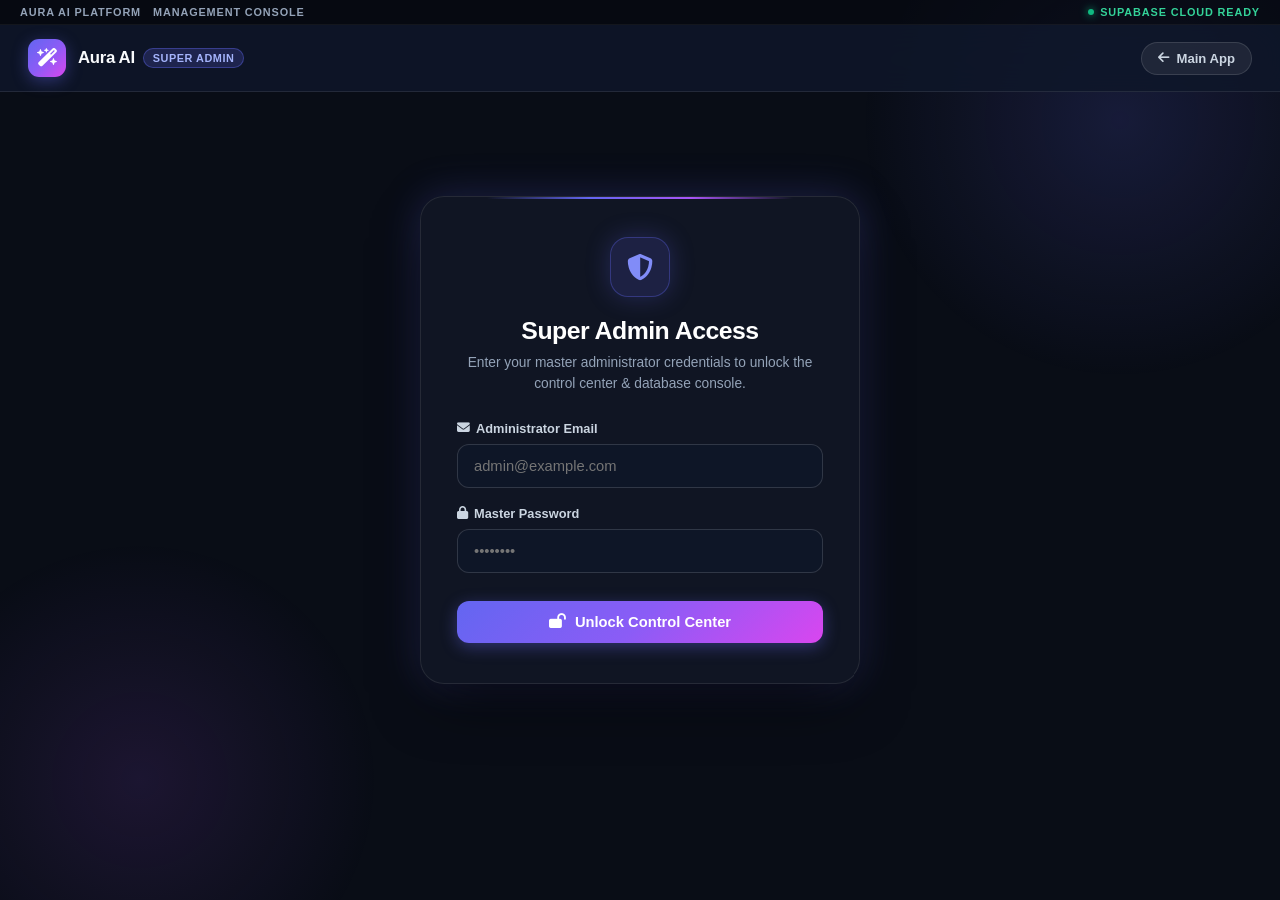
==== commit dbb945c1: "feat(supabase): add Supabase cloud schema and complete authentication synchronization" ====
--- a/frontend/admin.html
+++ b/frontend/admin.html
@@ -2,68 +2,133 @@
 <html lang="en">
 <head>
   <meta charset="UTF-8" />
-  <meta name="viewport" content="width=device-width, initial-scale=1.0" />
-  <title>Aura AI - Super Admin Control Center</title>
+  <meta name="viewport" content="width=device-width, initial-scale=1.0, maximum-scale=5.0" />
+  <title>Aura AI — Super Admin Control Center</title>
+  <!-- Google Fonts: Plus Jakarta Sans & Fira Code (Matching Main Website) -->
   <link rel="preconnect" href="https://fonts.googleapis.com" />
   <link rel="preconnect" href="https://fonts.gstatic.com" crossorigin />
-  <link href="https://fonts.googleapis.com/css2?family=Inter:wght@300;400;500;600;700;800&display=swap" rel="stylesheet" />
-  <link rel="stylesheet" href="https://cdnjs.cloudflare.com/ajax/libs/font-awesome/6.4.0/css/all.min.css" />
+  <link href="https://fonts.googleapis.com/css2?family=Fira+Code:wght@400;500&family=Plus+Jakarta+Sans:wght@300;400;500;600;700;800&display=swap" rel="stylesheet" />
+  <!-- FontAwesome Icons -->
+  <link rel="stylesheet" href="https://cdnjs.cloudflare.com/ajax/libs/font-awesome/6.5.1/css/all.min.css" />
+  <link rel="icon" type="image/png" sizes="192x192" href="/static/icons/icon-192.png" />
   <style>
     :root {
       --bg-dark: #090d16;
-      --card-bg: rgba(18, 24, 38, 0.88);
+      --bg-darker: #060911;
+      --card-bg: rgba(18, 24, 38, 0.85);
       --card-border: rgba(255, 255, 255, 0.09);
+      --card-border-hover: rgba(99, 102, 241, 0.4);
       --accent-primary: #6366f1;
-      --accent-hover: #4f46e5;
+      --accent-purple: #8b5cf6;
+      --accent-magenta: #d946ef;
       --accent-glow: rgba(99, 102, 241, 0.25);
+      --accent-gradient: linear-gradient(135deg, #6366f1 0%, #8b5cf6 50%, #d946ef 100%);
       --danger: #ef4444;
       --danger-hover: #dc2626;
       --success: #10b981;
+      --warning: #f59e0b;
       --text-main: #f8fafc;
       --text-muted: #94a3b8;
+      --text-dim: #64748b;
+      --radius-sm: 8px;
+      --radius-md: 12px;
+      --radius-lg: 18px;
+      --radius-xl: 24px;
+      --radius-full: 9999px;
     }
 
     * {
       box-sizing: border-box;
       margin: 0;
       padding: 0;
-      font-family: 'Inter', sans-serif;
+      font-family: 'Plus Jakarta Sans', -apple-system, BlinkMacSystemFont, 'Segoe UI', Roboto, sans-serif;
     }
 
     body {
       background: var(--bg-dark);
       color: var(--text-main);
       min-height: 100vh;
+      min-height: 100dvh;
       display: flex;
       flex-direction: column;
       overflow-x: hidden;
-    }
-
-    /* Ambient Glow Orbs (Matching Main Website) */
-    .ambient-glow {
+      position: relative;
+    }
+
+    /* Ambient Dynamic Glow Orbs (Exact Match with Aura Main Web App) */
+    .ambient-glow-1 {
       position: fixed;
-      width: 500px;
-      height: 500px;
+      width: 520px;
+      height: 520px;
       border-radius: 50%;
-      background: radial-gradient(circle, rgba(99, 102, 241, 0.14) 0%, rgba(0, 0, 0, 0) 70%);
-      top: -120px;
-      right: -80px;
+      background: radial-gradient(circle, rgba(99, 102, 241, 0.16) 0%, rgba(0, 0, 0, 0) 70%);
+      top: -140px;
+      right: -100px;
       z-index: 0;
       pointer-events: none;
     }
+
     .ambient-glow-2 {
       position: fixed;
-      width: 450px;
-      height: 450px;
+      width: 480px;
+      height: 480px;
       border-radius: 50%;
-      background: radial-gradient(circle, rgba(168, 85, 247, 0.1) 0%, rgba(0, 0, 0, 0) 70%);
-      bottom: -100px;
-      left: -80px;
+      background: radial-gradient(circle, rgba(168, 85, 247, 0.12) 0%, rgba(0, 0, 0, 0) 70%);
+      bottom: -120px;
+      left: -100px;
       z-index: 0;
       pointer-events: none;
     }
 
-    /* Header matching Aura AI brand */
+    /* Top Brand Tag Bar (Aura Signature) */
+    .top-tag-bar {
+      position: relative;
+      z-index: 10;
+      display: flex;
+      justify-content: space-between;
+      align-items: center;
+      padding: 6px 20px;
+      background: rgba(6, 9, 17, 0.7);
+      border-bottom: 1px solid rgba(255, 255, 255, 0.05);
+      font-size: 0.68rem;
+      font-weight: 700;
+      letter-spacing: 0.08em;
+      text-transform: uppercase;
+      color: var(--text-dim);
+    }
+
+    .tag-cluster {
+      display: flex;
+      gap: 12px;
+      align-items: center;
+    }
+
+    .tag-pill {
+      color: #94a3b8;
+    }
+
+    .tag-pill.live-sync {
+      display: inline-flex;
+      align-items: center;
+      gap: 6px;
+      color: #34d399;
+    }
+
+    .tag-dot {
+      width: 6px;
+      height: 6px;
+      border-radius: 50%;
+      background: #10b981;
+      box-shadow: 0 0 8px #10b981;
+      animation: blinkDot 2s infinite ease-in-out;
+    }
+
+    @keyframes blinkDot {
+      0%, 100% { opacity: 1; transform: scale(1); }
+      50% { opacity: 0.4; transform: scale(0.85); }
+    }
+
+    /* Header matching Aura Floating Browser Chrome */
     .admin-header {
       position: relative;
       z-index: 10;
@@ -73,27 +138,29 @@
       padding: 14px 28px;
       background: rgba(15, 23, 42, 0.85);
       border-bottom: 1px solid var(--card-border);
-      backdrop-filter: blur(16px);
-      -webkit-backdrop-filter: blur(16px);
+      backdrop-filter: blur(20px);
+      -webkit-backdrop-filter: blur(20px);
     }
 
     .brand-cluster {
       display: flex;
       align-items: center;
       gap: 12px;
+      text-decoration: none;
     }
 
     .brand-logo-icon {
       width: 38px;
       height: 38px;
-      border-radius: 10px;
-      background: linear-gradient(135deg, #6366f1, #8b5cf6);
+      border-radius: 11px;
+      background: var(--accent-gradient);
       display: flex;
       align-items: center;
       justify-content: center;
       font-size: 1.15rem;
       color: #ffffff;
-      box-shadow: 0 4px 14px rgba(99, 102, 241, 0.35);
+      box-shadow: 0 4px 16px rgba(99, 102, 241, 0.38);
+      flex-shrink: 0;
     }
 
     .brand-title-wrap h1 {
@@ -104,6 +171,7 @@
       display: flex;
       align-items: center;
       gap: 8px;
+      flex-wrap: wrap;
     }
 
     .badge-admin {
@@ -111,7 +179,7 @@
       color: #a5b4fc;
       border: 1px solid rgba(99, 102, 241, 0.4);
       padding: 3px 9px;
-      border-radius: 9999px;
+      border-radius: var(--radius-full);
       font-size: 0.68rem;
       font-weight: 700;
       text-transform: uppercase;
@@ -128,43 +196,46 @@
       background: rgba(255, 255, 255, 0.07);
       border: 1px solid rgba(255, 255, 255, 0.12);
       color: #cbd5e1;
-      padding: 7px 14px;
-      border-radius: 9999px;
-      font-size: 0.8rem;
+      padding: 8px 16px;
+      border-radius: var(--radius-full);
+      font-size: 0.82rem;
       font-weight: 600;
       text-decoration: none;
       display: inline-flex;
       align-items: center;
-      gap: 7px;
+      gap: 8px;
       transition: all 0.18s ease;
+      white-space: nowrap;
     }
 
     .btn-nav-app:hover {
       background: rgba(255, 255, 255, 0.14);
       color: #ffffff;
       border-color: rgba(255, 255, 255, 0.25);
-      transform: translateX(-2px);
+      transform: translateY(-1px);
     }
 
     .btn-logout {
-      background: rgba(239, 68, 68, 0.15);
-      border: 1px solid rgba(239, 68, 68, 0.3);
+      background: rgba(239, 68, 68, 0.14);
+      border: 1px solid rgba(239, 68, 68, 0.35);
       color: #fca5a5;
-      padding: 7px 14px;
-      border-radius: 9999px;
-      font-size: 0.8rem;
+      padding: 8px 16px;
+      border-radius: var(--radius-full);
+      font-size: 0.82rem;
       font-weight: 600;
       cursor: pointer;
       display: inline-flex;
       align-items: center;
       gap: 7px;
       transition: all 0.18s ease;
+      white-space: nowrap;
     }
 
     .btn-logout:hover {
       background: #ef4444;
       color: #ffffff;
       border-color: #ef4444;
+      transform: translateY(-1px);
     }
 
     /* Main Container */
@@ -172,119 +243,143 @@
       position: relative;
       z-index: 1;
       flex: 1;
-      padding: 28px;
+      padding: 28px 24px;
       max-width: 1240px;
       margin: 0 auto;
       width: 100%;
     }
 
-    /* VIEW 1: Clean Dedicated Login Card */
+    /* VIEW 1: Clean Dedicated Login Card (Aura Glassmorphic Style) */
     .login-container {
       display: flex;
       justify-content: center;
       align-items: center;
       min-height: calc(80vh - 80px);
-      padding: 20px;
+      padding: 20px 12px;
     }
 
     .login-card {
       background: var(--card-bg);
       border: 1px solid var(--card-border);
-      border-radius: 20px;
-      padding: 38px 32px;
+      border-radius: var(--radius-xl);
+      padding: 40px 36px;
       width: 100%;
       max-width: 440px;
-      box-shadow: 0 20px 45px rgba(0, 0, 0, 0.5),
-                  0 0 35px var(--accent-glow);
-      backdrop-filter: blur(20px);
+      box-shadow: 0 25px 60px -15px rgba(0, 0, 0, 0.7),
+                  0 0 40px var(--accent-glow);
+      backdrop-filter: blur(24px);
+      -webkit-backdrop-filter: blur(24px);
       text-align: center;
       position: relative;
-      animation: fadeIn 0.3s ease;
+      overflow: hidden;
+      animation: cardPop 0.3s cubic-bezier(0.16, 1, 0.3, 1);
+    }
+
+    .login-card::before {
+      content: "";
+      position: absolute;
+      top: 0;
+      left: 15%;
+      right: 15%;
+      height: 2px;
+      background: linear-gradient(90deg, transparent, #6366f1, #a855f7, transparent);
+    }
+
+    @keyframes cardPop {
+      0% { transform: scale(0.95) translateY(10px); opacity: 0; }
+      100% { transform: scale(1) translateY(0); opacity: 1; }
     }
 
     .login-shield-badge {
-      width: 58px;
-      height: 58px;
-      border-radius: 16px;
+      width: 60px;
+      height: 60px;
+      border-radius: var(--radius-lg);
       background: rgba(99, 102, 241, 0.16);
       border: 1px solid rgba(99, 102, 241, 0.35);
       color: #818cf8;
       display: flex;
       align-items: center;
       justify-content: center;
-      font-size: 1.6rem;
-      margin: 0 auto 18px auto;
-      box-shadow: 0 0 20px rgba(99, 102, 241, 0.2);
+      font-size: 1.65rem;
+      margin: 0 auto 20px auto;
+      box-shadow: 0 0 24px rgba(99, 102, 241, 0.25);
     }
 
     .login-card h2 {
-      font-size: 1.5rem;
+      font-size: 1.55rem;
       font-weight: 800;
       color: #ffffff;
-      margin-bottom: 6px;
+      margin-bottom: 8px;
       letter-spacing: -0.02em;
     }
 
     .login-card p {
-      font-size: 0.85rem;
+      font-size: 0.86rem;
       color: var(--text-muted);
-      margin-bottom: 24px;
-      line-height: 1.45;
+      margin-bottom: 26px;
+      line-height: 1.5;
     }
 
     .form-group {
       text-align: left;
-      margin-bottom: 16px;
+      margin-bottom: 18px;
     }
 
     .form-group label {
-      display: block;
+      display: flex;
+      align-items: center;
+      gap: 6px;
       font-size: 0.8rem;
-      font-weight: 600;
+      font-weight: 700;
       color: #cbd5e1;
-      margin-bottom: 6px;
+      margin-bottom: 8px;
     }
 
     .input-field {
       width: 100%;
-      padding: 12px 14px;
-      background: rgba(15, 23, 42, 0.7);
-      border: 1px solid rgba(255, 255, 255, 0.12);
-      border-radius: 10px;
+      padding: 13px 16px;
+      background: rgba(15, 23, 42, 0.75);
+      border: 1px solid rgba(255, 255, 255, 0.14);
+      border-radius: var(--radius-md);
       color: #f8fafc;
-      font-size: 0.88rem;
+      font-size: 0.92rem;
       outline: none;
-      transition: all 0.15s ease;
+      transition: all 0.18s ease;
     }
 
     .input-field:focus {
       border-color: #818cf8;
-      background: rgba(15, 23, 42, 0.95);
-      box-shadow: 0 0 0 3px rgba(99, 102, 241, 0.25);
+      background: rgba(15, 23, 42, 0.98);
+      box-shadow: 0 0 0 3px rgba(99, 102, 241, 0.28);
     }
 
     .btn-submit {
       width: 100%;
-      padding: 12px;
-      background: linear-gradient(135deg, #6366f1, #8b5cf6);
+      padding: 13px;
+      background: var(--accent-gradient);
       color: #ffffff;
       border: none;
-      border-radius: 10px;
-      font-size: 0.9rem;
+      border-radius: var(--radius-md);
+      font-size: 0.92rem;
       font-weight: 700;
       cursor: pointer;
       display: inline-flex;
       align-items: center;
       justify-content: center;
-      gap: 8px;
-      box-shadow: 0 4px 14px rgba(99, 102, 241, 0.35);
-      transition: all 0.15s ease;
-      margin-top: 8px;
-    }
-
-    .btn-submit:hover {
+      gap: 9px;
+      box-shadow: 0 4px 16px rgba(99, 102, 241, 0.38);
+      transition: all 0.18s ease;
+      margin-top: 10px;
+    }
+
+    .btn-submit:hover:not(:disabled) {
       transform: translateY(-2px);
-      box-shadow: 0 8px 22px rgba(99, 102, 241, 0.45);
+      box-shadow: 0 8px 26px rgba(99, 102, 241, 0.5);
+    }
+
+    .btn-submit:disabled {
+      opacity: 0.7;
+      cursor: not-allowed;
     }
 
     /* VIEW 2: Admin Dashboard */
@@ -304,70 +399,182 @@
     .stat-card {
       background: var(--card-bg);
       border: 1px solid var(--card-border);
-      border-radius: 16px;
+      border-radius: var(--radius-lg);
       padding: 20px;
       display: flex;
       align-items: center;
       gap: 16px;
-      backdrop-filter: blur(12px);
-      transition: transform 0.18s ease;
+      backdrop-filter: blur(14px);
+      -webkit-backdrop-filter: blur(14px);
+      transition: all 0.2s ease;
     }
 
     .stat-card:hover {
       transform: translateY(-2px);
-      border-color: rgba(99, 102, 241, 0.3);
+      border-color: var(--card-border-hover);
+      box-shadow: 0 10px 25px -5px rgba(0, 0, 0, 0.4);
     }
 
     .stat-icon {
-      width: 48px;
-      height: 48px;
-      border-radius: 12px;
+      width: 50px;
+      height: 50px;
+      border-radius: var(--radius-md);
       display: flex;
       align-items: center;
       justify-content: center;
+      font-size: 1.4rem;
+      flex-shrink: 0;
+    }
+
+    .stat-icon.users {
+      background: rgba(99, 102, 241, 0.18);
+      color: #818cf8;
+    }
+    .stat-icon.chats {
+      background: rgba(16, 185, 129, 0.18);
+      color: #34d399;
+    }
+    .stat-icon.models {
+      background: rgba(245, 158, 11, 0.18);
+      color: #fbbf24;
+    }
+    .stat-icon.sync {
+      background: rgba(59, 130, 246, 0.18);
+      color: #60a5fa;
+    }
+
+    .stat-info h3 {
       font-size: 1.35rem;
-      flex-shrink: 0;
-    }
-
-    .stat-icon.users {
-      background: rgba(99, 102, 241, 0.15);
-      color: #818cf8;
-    }
-    .stat-icon.chats {
-      background: rgba(16, 185, 129, 0.15);
-      color: #34d399;
-    }
-    .stat-icon.models {
-      background: rgba(245, 158, 11, 0.15);
-      color: #fbbf24;
-    }
-    .stat-icon.sync {
-      background: rgba(59, 130, 246, 0.15);
-      color: #60a5fa;
-    }
-
-    .stat-info h3 {
-      font-size: 1.4rem;
       font-weight: 800;
       color: #ffffff;
       letter-spacing: -0.02em;
     }
 
     .stat-info p {
-      font-size: 0.76rem;
-      font-weight: 600;
+      font-size: 0.74rem;
+      font-weight: 700;
       color: var(--text-muted);
       text-transform: uppercase;
-      letter-spacing: 0.04em;
+      letter-spacing: 0.05em;
+      margin-top: 2px;
+    }
+
+    /* Supabase Cloud Live Sync Section */
+    .cloud-card {
+      background: var(--card-bg);
+      border: 1px solid var(--card-border);
+      border-radius: var(--radius-lg);
+      padding: 22px 24px;
+      margin-bottom: 24px;
+      backdrop-filter: blur(14px);
+      -webkit-backdrop-filter: blur(14px);
+    }
+
+    .cloud-card-top {
+      display: flex;
+      justify-content: space-between;
+      align-items: center;
+      flex-wrap: wrap;
+      gap: 14px;
+      margin-bottom: 16px;
+    }
+
+    .cloud-title-group {
+      display: flex;
+      align-items: center;
+      gap: 12px;
+    }
+
+    .cloud-title-group i {
+      font-size: 1.3rem;
+      color: #34d399;
+    }
+
+    .cloud-title-group h2 {
+      font-size: 1.12rem;
+      font-weight: 800;
+      color: #ffffff;
+    }
+
+    .cloud-actions {
+      display: flex;
+      align-items: center;
+      gap: 10px;
+    }
+
+    .btn-schema-modal {
+      background: rgba(99, 102, 241, 0.15);
+      border: 1px solid rgba(99, 102, 241, 0.35);
+      color: #a5b4fc;
+      padding: 7px 14px;
+      border-radius: var(--radius-full);
+      font-size: 0.78rem;
+      font-weight: 700;
+      cursor: pointer;
+      display: inline-flex;
+      align-items: center;
+      gap: 6px;
+      transition: all 0.18s ease;
+    }
+
+    .btn-schema-modal:hover {
+      background: #6366f1;
+      color: #ffffff;
+      border-color: #6366f1;
+    }
+
+    .tables-status-grid {
+      display: grid;
+      grid-template-columns: repeat(auto-fit, minmax(200px, 1fr));
+      gap: 12px;
+    }
+
+    .table-status-item {
+      background: rgba(15, 23, 42, 0.6);
+      border: 1px solid rgba(255, 255, 255, 0.07);
+      border-radius: var(--radius-md);
+      padding: 12px 14px;
+      display: flex;
+      align-items: center;
+      justify-content: space-between;
+    }
+
+    .table-name {
+      font-size: 0.82rem;
+      font-weight: 600;
+      color: #cbd5e1;
+      font-family: 'Fira Code', monospace;
+    }
+
+    .table-badge {
+      font-size: 0.7rem;
+      font-weight: 700;
+      padding: 2px 8px;
+      border-radius: var(--radius-full);
+      text-transform: uppercase;
+      letter-spacing: 0.03em;
+    }
+
+    .table-badge.ready {
+      background: rgba(16, 185, 129, 0.18);
+      color: #34d399;
+      border: 1px solid rgba(16, 185, 129, 0.3);
+    }
+
+    .table-badge.missing {
+      background: rgba(245, 158, 11, 0.18);
+      color: #fbbf24;
+      border: 1px solid rgba(245, 158, 11, 0.3);
     }
 
     /* Section Card */
     .section-card {
       background: var(--card-bg);
       border: 1px solid var(--card-border);
-      border-radius: 20px;
+      border-radius: var(--radius-xl);
       padding: 24px;
-      backdrop-filter: blur(12px);
+      backdrop-filter: blur(14px);
+      -webkit-backdrop-filter: blur(14px);
       box-shadow: 0 10px 30px rgba(0, 0, 0, 0.35);
     }
 
@@ -390,59 +597,60 @@
     }
 
     .search-box {
-      background: rgba(15, 23, 42, 0.7);
+      background: rgba(15, 23, 42, 0.75);
       border: 1px solid rgba(255, 255, 255, 0.12);
-      border-radius: 10px;
-      padding: 9px 14px;
-      font-size: 0.84rem;
+      border-radius: var(--radius-md);
+      padding: 10px 16px;
+      font-size: 0.86rem;
       color: #ffffff;
       outline: none;
-      min-width: 260px;
-      transition: all 0.15s ease;
+      min-width: 280px;
+      transition: all 0.18s ease;
     }
 
     .search-box:focus {
       border-color: #818cf8;
-      box-shadow: 0 0 0 3px rgba(99, 102, 241, 0.2);
+      box-shadow: 0 0 0 3px rgba(99, 102, 241, 0.25);
     }
 
     /* Users Table */
     .table-wrapper {
       overflow-x: auto;
       -webkit-overflow-scrolling: touch;
-      border-radius: 12px;
-      border: 1px solid rgba(255, 255, 255, 0.06);
+      border-radius: var(--radius-md);
+      border: 1px solid rgba(255, 255, 255, 0.08);
+      background: rgba(11, 15, 25, 0.5);
     }
 
     table {
       width: 100%;
       border-collapse: collapse;
       text-align: left;
-      font-size: 0.86rem;
+      font-size: 0.88rem;
     }
 
     th {
-      background: rgba(15, 23, 42, 0.8);
+      background: rgba(15, 23, 42, 0.85);
       color: #94a3b8;
       font-weight: 700;
       text-transform: uppercase;
-      font-size: 0.7rem;
-      letter-spacing: 0.05em;
-      padding: 14px 16px;
+      font-size: 0.72rem;
+      letter-spacing: 0.06em;
+      padding: 14px 18px;
       border-bottom: 1px solid rgba(255, 255, 255, 0.08);
       white-space: nowrap;
     }
 
     td {
-      padding: 14px 16px;
-      border-bottom: 1px solid rgba(255, 255, 255, 0.04);
+      padding: 14px 18px;
+      border-bottom: 1px solid rgba(255, 255, 255, 0.05);
       color: #cbd5e1;
       vertical-align: middle;
       white-space: nowrap;
     }
 
     tr:hover td {
-      background: rgba(255, 255, 255, 0.02);
+      background: rgba(255, 255, 255, 0.03);
     }
 
     .user-cell {
@@ -452,23 +660,24 @@
     }
 
     .user-avatar-mini {
-      width: 36px;
-      height: 36px;
+      width: 38px;
+      height: 38px;
       border-radius: 50%;
       object-fit: cover;
-      border: 1.5px solid rgba(99, 102, 241, 0.4);
+      border: 2px solid rgba(99, 102, 241, 0.4);
+      flex-shrink: 0;
     }
 
     .user-meta-name {
       font-weight: 700;
       color: #ffffff;
-      font-size: 0.88rem;
+      font-size: 0.9rem;
     }
 
     .role-badge {
       display: inline-block;
-      padding: 3px 8px;
-      border-radius: 9999px;
+      padding: 3px 9px;
+      border-radius: var(--radius-full);
       font-size: 0.72rem;
       font-weight: 700;
       text-transform: uppercase;
@@ -481,24 +690,24 @@
     }
 
     .role-badge.user {
-      background: rgba(148, 163, 184, 0.12);
+      background: rgba(148, 163, 184, 0.14);
       color: #94a3b8;
-      border: 1px solid rgba(148, 163, 184, 0.2);
+      border: 1px solid rgba(148, 163, 184, 0.22);
     }
 
     .btn-delete-user {
       background: rgba(239, 68, 68, 0.15);
       border: 1px solid rgba(239, 68, 68, 0.35);
       color: #fca5a5;
-      padding: 6px 12px;
-      border-radius: 8px;
-      font-size: 0.78rem;
+      padding: 7px 14px;
+      border-radius: var(--radius-sm);
+      font-size: 0.8rem;
       font-weight: 600;
       cursor: pointer;
       display: inline-flex;
       align-items: center;
       gap: 6px;
-      transition: all 0.15s ease;
+      transition: all 0.18s ease;
     }
 
     .btn-delete-user:hover:not(:disabled) {
@@ -515,19 +724,107 @@
       cursor: not-allowed;
     }
 
+    /* Modal for SQL Schema */
+    .schema-modal-overlay {
+      position: fixed;
+      inset: 0;
+      background: rgba(6, 9, 17, 0.88);
+      backdrop-filter: blur(16px);
+      -webkit-backdrop-filter: blur(16px);
+      z-index: 10000;
+      display: none;
+      align-items: center;
+      justify-content: center;
+      padding: 20px;
+    }
+
+    .schema-modal-card {
+      background: var(--card-bg);
+      border: 1px solid var(--card-border);
+      border-radius: var(--radius-xl);
+      padding: 28px;
+      width: 100%;
+      max-width: 680px;
+      max-height: 85vh;
+      display: flex;
+      flex-direction: column;
+      box-shadow: 0 25px 60px rgba(0, 0, 0, 0.7);
+    }
+
+    .schema-modal-header {
+      display: flex;
+      justify-content: space-between;
+      align-items: center;
+      margin-bottom: 16px;
+    }
+
+    .schema-modal-header h3 {
+      font-size: 1.18rem;
+      font-weight: 800;
+      color: #ffffff;
+      display: flex;
+      align-items: center;
+      gap: 10px;
+    }
+
+    .btn-close-modal {
+      background: transparent;
+      border: none;
+      color: #94a3b8;
+      font-size: 1.2rem;
+      cursor: pointer;
+    }
+
+    .schema-code-box {
+      background: #060911;
+      border: 1px solid rgba(255, 255, 255, 0.1);
+      border-radius: var(--radius-md);
+      padding: 16px;
+      color: #a5b4fc;
+      font-family: 'Fira Code', monospace;
+      font-size: 0.82rem;
+      line-height: 1.5;
+      overflow-y: auto;
+      flex: 1;
+      max-height: 380px;
+      white-space: pre-wrap;
+      user-select: all;
+    }
+
+    .schema-footer {
+      display: flex;
+      justify-content: flex-end;
+      gap: 12px;
+      margin-top: 18px;
+    }
+
+    .btn-copy-sql {
+      background: var(--accent-gradient);
+      color: #ffffff;
+      border: none;
+      padding: 10px 18px;
+      border-radius: var(--radius-md);
+      font-size: 0.86rem;
+      font-weight: 700;
+      cursor: pointer;
+      display: inline-flex;
+      align-items: center;
+      gap: 7px;
+    }
+
     /* Toast Notification */
     .toast {
       position: fixed;
       bottom: 24px;
       right: 24px;
-      background: #0f172a;
-      border: 1px solid rgba(255, 255, 255, 0.14);
+      background: rgba(15, 23, 42, 0.95);
+      border: 1px solid rgba(255, 255, 255, 0.16);
       color: #ffffff;
       padding: 12px 20px;
-      border-radius: 12px;
+      border-radius: var(--radius-md);
       font-weight: 600;
-      font-size: 0.86rem;
-      z-index: 9999;
+      font-size: 0.88rem;
+      z-index: 99999;
       box-shadow: 0 15px 35px rgba(0, 0, 0, 0.6);
       display: flex;
       align-items: center;
@@ -545,42 +842,116 @@
       to { opacity: 1; transform: translateY(0); }
     }
 
-    /* Mobile Responsive */
+    /* ==========================================================
+       MOBILE RESPONSIVENESS (Dimensions, Padding, Touch Targets)
+       ========================================================== */
     @media (max-width: 768px) {
+      .top-tag-bar {
+        padding: 5px 14px;
+        font-size: 0.62rem;
+      }
+      .tag-cluster span:not(.live-sync) {
+        display: none;
+      }
       .admin-header {
         padding: 12px 16px;
       }
+      .brand-title-wrap h1 {
+        font-size: 0.95rem;
+      }
+      .badge-admin {
+        font-size: 0.62rem;
+        padding: 2px 7px;
+      }
+      .btn-nav-app span, .btn-logout span {
+        display: none;
+      }
+      .btn-nav-app, .btn-logout {
+        padding: 8px 12px;
+      }
       .main-wrap {
         padding: 16px 12px;
+      }
+      .login-card {
+        padding: 28px 20px;
+        border-radius: var(--radius-lg);
+      }
+      .login-card h2 {
+        font-size: 1.35rem;
+      }
+      .input-field {
+        font-size: 16px; /* Prevents mobile Safari auto-zoom */
+        padding: 12px 14px;
+      }
+      .stats-grid {
+        grid-template-columns: 1fr;
+        gap: 12px;
+      }
+      .cloud-card {
+        padding: 18px 16px;
+      }
+      .section-card {
+        padding: 18px 14px;
+        border-radius: var(--radius-lg);
       }
       .section-top {
         flex-direction: column;
         align-items: stretch;
+        gap: 12px;
       }
       .search-box {
         width: 100%;
         min-width: unset;
-      }
-      .stats-grid {
+        font-size: 16px;
+      }
+      th, td {
+        padding: 12px 14px;
+      }
+    }
+
+    @media (max-width: 480px) {
+      .tables-status-grid {
         grid-template-columns: 1fr;
+      }
+      .btn-schema-modal {
+        width: 100%;
+        justify-content: center;
+      }
+      .cloud-card-top {
+        flex-direction: column;
+        align-items: stretch;
       }
     }
   </style>
 </head>
 <body>
-  <div class="ambient-glow"></div>
+  <div class="ambient-glow-1"></div>
   <div class="ambient-glow-2"></div>
+
+  <!-- Top Signature Tag Bar -->
+  <div class="top-tag-bar">
+    <div class="tag-cluster">
+      <span class="tag-pill">AURA AI PLATFORM</span>
+      <span class="tag-pill">MANAGEMENT CONSOLE</span>
+    </div>
+    <div class="tag-cluster">
+      <span class="tag-pill live-sync" id="tag-sync-status">
+        <span class="tag-dot"></span>
+        <span id="sync-status-label">SUPABASE CLOUD READY</span>
+      </span>
+    </div>
+  </div>
 
   <!-- Header -->
   <header class="admin-header">
-    <div class="brand-cluster">
+    <a href="/" class="brand-cluster" title="Aura AI Home">
       <div class="brand-logo-icon">
         <i class="fa-solid fa-wand-magic-sparkles"></i>
       </div>
       <div class="brand-title-wrap">
         <h1>Aura AI <span class="badge-admin">Super Admin</span></h1>
       </div>
-    </div>
+    </a>
     <div class="header-actions">
       <a href="/" class="btn-nav-app">
         <i class="fa-solid fa-arrow-left"></i> <span>Main App</span>
@@ -592,14 +963,14 @@
   </header>
 
   <div class="main-wrap">
-    <!-- VIEW 1: Clean Admin Login View (No auto-fill, no auto-fetch) -->
+    <!-- VIEW 1: Clean Dedicated Admin Login View (No auto-fill, manual entry) -->
     <div class="login-container" id="admin-login-view">
       <div class="login-card">
         <div class="login-shield-badge">
           <i class="fa-solid fa-shield-halved"></i>
         </div>
         <h2>Super Admin Access</h2>
-        <p>Enter your master administrator credentials to unlock the management console.</p>
+        <p>Enter your master administrator credentials to unlock the control center & database console.</p>
 
         <form id="admin-login-form" autocomplete="off">
           <div class="form-group">
@@ -617,15 +988,16 @@
       </div>
     </div>
 
-    <!-- VIEW 2: Admin Dashboard View (Only displayed after manual sign-in) -->
+    <!-- VIEW 2: Admin Dashboard View (Only displayed after authorized login) -->
     <div class="dashboard-view" id="admin-dashboard-view">
+      
       <!-- Metric Cards -->
       <div class="stats-grid">
         <div class="stat-card">
           <div class="stat-icon users"><i class="fa-solid fa-users"></i></div>
           <div class="stat-info">
             <h3 id="stat-total-users">0</h3>
-            <p>Registered Accounts</p>
+            <p>Registered Users</p>
           </div>
         </div>
 
@@ -633,7 +1005,7 @@
           <div class="stat-icon chats"><i class="fa-solid fa-comments"></i></div>
           <div class="stat-info">
             <h3 id="stat-total-sessions">0</h3>
-            <p>Total Chat Sessions</p>
+            <p>Chat Sessions & Msgs</p>
           </div>
         </div>
 
@@ -649,7 +1021,47 @@
           <div class="stat-icon sync"><i class="fa-solid fa-cloud"></i></div>
           <div class="stat-info">
             <h3 id="stat-supabase-status">Supabase Cloud</h3>
-            <p>Database & Cloud Status</p>
+            <p>Cloud Storage Sync</p>
+          </div>
+        </div>
+      </div>
+
+      <!-- Supabase Cloud Live Health Card -->
+      <div class="cloud-card" id="cloud-sync-card">
+        <div class="cloud-card-top">
+          <div class="cloud-title-group">
+            <i class="fa-solid fa-database"></i>
+            <div>
+              <h2>Supabase Cloud Backend Database</h2>
+              <p style="font-size: 0.78rem; color: #94a3b8;" id="cloud-url-display">Checking connection...</p>
+            </div>
+          </div>
+          <div class="cloud-actions">
+            <button type="button" class="btn-schema-modal" id="btn-open-schema-modal">
+              <i class="fa-solid fa-code"></i> View SQL Schema
+            </button>
+            <a href="https://supabase.com/dashboard/project/srrpewuenwnusmxmazho/sql" target="_blank" rel="noopener" class="btn-schema-modal" style="text-decoration: none;">
+              <i class="fa-solid fa-arrow-up-right-from-square"></i> Supabase SQL Editor
+            </a>
+          </div>
+        </div>
+
+        <div class="tables-status-grid" id="tables-status-grid">
+          <div class="table-status-item">
+            <span class="table-name">public.profiles</span>
+            <span class="table-badge missing" id="badge-table-profiles">Checking...</span>
+          </div>
+          <div class="table-status-item">
+            <span class="table-name">public.chat_sessions</span>
+            <span class="table-badge missing" id="badge-table-sessions">Checking...</span>
+          </div>
+          <div class="table-status-item">
+            <span class="table-name">public.chat_messages</span>
+            <span class="table-badge missing" id="badge-table-messages">Checking...</span>
+          </div>
+          <div class="table-status-item">
+            <span class="table-name">public.user_notes</span>
+            <span class="table-badge missing" id="badge-table-notes">Checking...</span>
           </div>
         </div>
       </div>
@@ -662,7 +1074,7 @@
             <span>All User Accounts</span>
             <span class="badge-admin" id="users-count-badge">0 Users</span>
           </div>
-          <input type="text" id="user-search-input" class="search-box" placeholder="Search by name or email..." />
+          <input type="text" id="user-search-input" class="search-box" placeholder="Search by name, email, or role..." />
         </div>
 
         <div class="table-wrapper">
@@ -684,12 +1096,34 @@
           </table>
         </div>
       </div>
+
+    </div>
+  </div>
+
+  <!-- SQL Schema Viewer Modal -->
+  <div class="schema-modal-overlay" id="schema-modal">
+    <div class="schema-modal-card">
+      <div class="schema-modal-header">
+        <h3><i class="fa-solid fa-database" style="color: #818cf8;"></i> Supabase SQL Schema Migration</h3>
+        <button type="button" class="btn-close-modal" id="btn-close-schema-modal">&times;</button>
+      </div>
+      <p style="font-size: 0.82rem; color: #94a3b8; margin-bottom: 12px;">
+        To create or update the tables in your Supabase Cloud project, copy this SQL script and execute it in your Supabase SQL Editor.
+      </p>
+      <div class="schema-code-box" id="schema-code-content">-- Loading SQL Schema...</div>
+      <div class="schema-footer">
+        <button type="button" class="btn-nav-app" id="btn-close-schema-btn">Close</button>
+        <button type="button" class="btn-copy-sql" id="btn-copy-sql">
+          <i class="fa-solid fa-copy"></i> Copy SQL to Clipboard
+        </button>
+      </div>
     </div>
   </div>
 
   <script>
     let adminToken = null;
     let cachedUsers = [];
+    let cachedSchemaSql = "";
 
     document.addEventListener("DOMContentLoaded", () => {
       // Strictly start at login view. Do not auto-fetch credentials or data.
@@ -698,6 +1132,12 @@
       document.getElementById("admin-login-form").addEventListener("submit", handleAdminLogin);
       document.getElementById("btn-admin-logout").addEventListener("click", handleAdminLogout);
       document.getElementById("user-search-input").addEventListener("input", filterUsersTable);
+
+      // Schema Modal triggers
+      document.getElementById("btn-open-schema-modal").addEventListener("click", openSchemaModal);
+      document.getElementById("btn-close-schema-modal").addEventListener("click", closeSchemaModal);
+      document.getElementById("btn-close-schema-btn").addEventListener("click", closeSchemaModal);
+      document.getElementById("btn-copy-sql").addEventListener("click", copySqlToClipboard);
     });
 
     function showToast(msg) {
@@ -712,7 +1152,6 @@
       document.getElementById("admin-login-view").style.display = "flex";
       document.getElementById("admin-dashboard-view").style.display = "none";
       document.getElementById("btn-admin-logout").style.display = "none";
-      // Clear inputs
       const emailInput = document.getElementById("admin-email");
       const passInput = document.getElementById("admin-password");
       if (emailInput) emailInput.value = "";
@@ -724,6 +1163,7 @@
       document.getElementById("admin-dashboard-view").style.display = "block";
       document.getElementById("btn-admin-logout").style.display = "inline-flex";
       loadAdminUsers();
+      loadSupabaseStatus();
     }
 
     async function handleAdminLogin(e) {
@@ -779,12 +1219,54 @@
       }
     }
 
+    async function loadSupabaseStatus() {
+      try {
+        const res = await fetch(`/api/admin/supabase-status?admin_token=${adminToken || ""}`);
+        const data = await res.json();
+        if (res.ok && data.success) {
+          cachedSchemaSql = data.schema_sql || "";
+          document.getElementById("schema-code-content").textContent = cachedSchemaSql;
+
+          const sup = data.supabase || {};
+          const urlEl = document.getElementById("cloud-url-display");
+          if (urlEl) {
+            urlEl.textContent = sup.url ? `Project: ${sup.url}` : "Not Configured in .env";
+          }
+
+          const tables = sup.tables || {};
+          updateTableBadge("badge-table-profiles", tables.profiles);
+          updateTableBadge("badge-table-sessions", tables.chat_sessions);
+          updateTableBadge("badge-table-messages", tables.chat_messages);
+          updateTableBadge("badge-table-notes", tables.user_notes);
+
+          const syncTag = document.getElementById("sync-status-label");
+          if (syncTag) {
+            syncTag.textContent = sup.all_ready ? "SUPABASE CLOUD READY" : "SUPABASE TABLES PENDING";
+          }
+        }
+      } catch (err) {
+        console.error("Failed to check Supabase status:", err);
+      }
+    }
+
+    function updateTableBadge(elId, status) {
+      const el = document.getElementById(elId);
+      if (!el) return;
+      if (status === "ready") {
+        el.textContent = "Ready";
+        el.className = "table-badge ready";
+      } else {
+        el.textContent = "Run SQL";
+        el.className = "table-badge missing";
+      }
+    }
+
     function renderStats(stats) {
       if (!stats) return;
       document.getElementById("stat-total-users").textContent = stats.total_users || 0;
       document.getElementById("stat-total-sessions").textContent = `${stats.total_sessions || 0} chats (${stats.total_messages || 0} msgs)`;
       document.getElementById("stat-active-model").textContent = (stats.active_provider || "groq").toUpperCase();
-      document.getElementById("stat-supabase-status").textContent = stats.supabase_configured ? "Supabase Cloud" : "Local SQLite";
+      document.getElementById("stat-supabase-status").textContent = stats.supabase_configured ? "Supabase Active" : "Local Mode";
       document.getElementById("users-count-badge").textContent = `${stats.total_users || 0} Users`;
     }
 
@@ -793,7 +1275,7 @@
       tbody.innerHTML = "";
 
       if (users.length === 0) {
-        tbody.innerHTML = `<tr><td colspan="7" style="text-align:center; color:#94a3b8; padding:24px;">No users found.</td></tr>`;
+        tbody.innerHTML = `<tr><td colspan="7" style="text-align:center; color:#94a3b8; padding:24px;">No users registered yet.</td></tr>`;
         return;
       }
 
@@ -805,23 +1287,23 @@
         const avatar = u.avatar_url || "https://images.unsplash.com/photo-1535713875002-d1d0cf377fde?w=120&auto=format&fit=crop&q=80";
 
         tr.innerHTML = `
-          <td style="color:#64748b; font-weight:600;">#${u.id}</td>
+          <td style="color:#64748b; font-weight:600; font-family:'Fira Code', monospace;">#${u.id}</td>
           <td>
             <div class="user-cell">
               <img src="${avatar}" class="user-avatar-mini" onerror="this.src='https://images.unsplash.com/photo-1535713875002-d1d0cf377fde?w=120&auto=format&fit=crop&q=80';" />
               <div>
                 <div class="user-meta-name">${escapeHtml(u.name)}</div>
-                <div style="font-size:0.72rem; color:#64748b;">${escapeHtml(u.gender || 'male')}</div>
+                <div style="font-size:0.72rem; color:#64748b; text-transform: capitalize;">${escapeHtml(u.gender || 'male')}</div>
               </div>
             </div>
           </td>
-          <td><code>${escapeHtml(u.email)}</code></td>
+          <td><code style="font-family:'Fira Code', monospace; font-size:0.82rem; color:#a5b4fc;">${escapeHtml(u.email)}</code></td>
           <td><span class="role-badge ${roleClass}">${escapeHtml(u.role || 'user')}</span></td>
           <td><strong>${u.session_count || 0}</strong></td>
-          <td style="color:#94a3b8;">${dateStr}</td>
+          <td style="color:#94a3b8; font-size:0.82rem;">${dateStr}</td>
           <td>
             ${isSuperAdmin 
-              ? `<button class="btn-delete-user" disabled title="Super Administrator account cannot be deleted"><i class="fa-solid fa-shield"></i> Protected</button>`
+              ? `<button class="btn-delete-user" disabled title="Super Administrator account cannot be deleted"><i class="fa-solid fa-shield"></i> Master</button>`
               : `<button class="btn-delete-user" onclick="confirmDeleteUser(${u.id}, '${escapeHtml(u.name)}', '${escapeHtml(u.email)}')"><i class="fa-solid fa-trash-can"></i> Delete</button>`
             }
           </td>
@@ -845,7 +1327,7 @@
     }
 
     async function confirmDeleteUser(userId, name, email) {
-      const ok = confirm(`⚠️ Are you sure you want to permanently delete user:\n\n${name} (${email})?\n\nThis will remove their profile, chats, and saved history.`);
+      const ok = confirm(`⚠️ Permanently delete user:\n\n${name} (${email})?\n\nThis will remove their profile, chats, and saved history from both local and Supabase cloud.`);
       if (!ok) return;
 
       try {
@@ -864,6 +1346,23 @@
       }
     }
 
+    function openSchemaModal() {
+      document.getElementById("schema-modal").style.display = "flex";
+    }
+
+    function closeSchemaModal() {
+      document.getElementById("schema-modal").style.display = "none";
+    }
+
+    function copySqlToClipboard() {
+      if (!cachedSchemaSql) return;
+      navigator.clipboard.writeText(cachedSchemaSql).then(() => {
+        showToast("📋 SQL Schema copied to clipboard! Paste in Supabase SQL editor.");
+      }).catch(() => {
+        alert("Please copy manually from the box.");
+      });
+    }
+
     function escapeHtml(str) {
       return (str || "")
         .replace(/&/g, "&amp;")
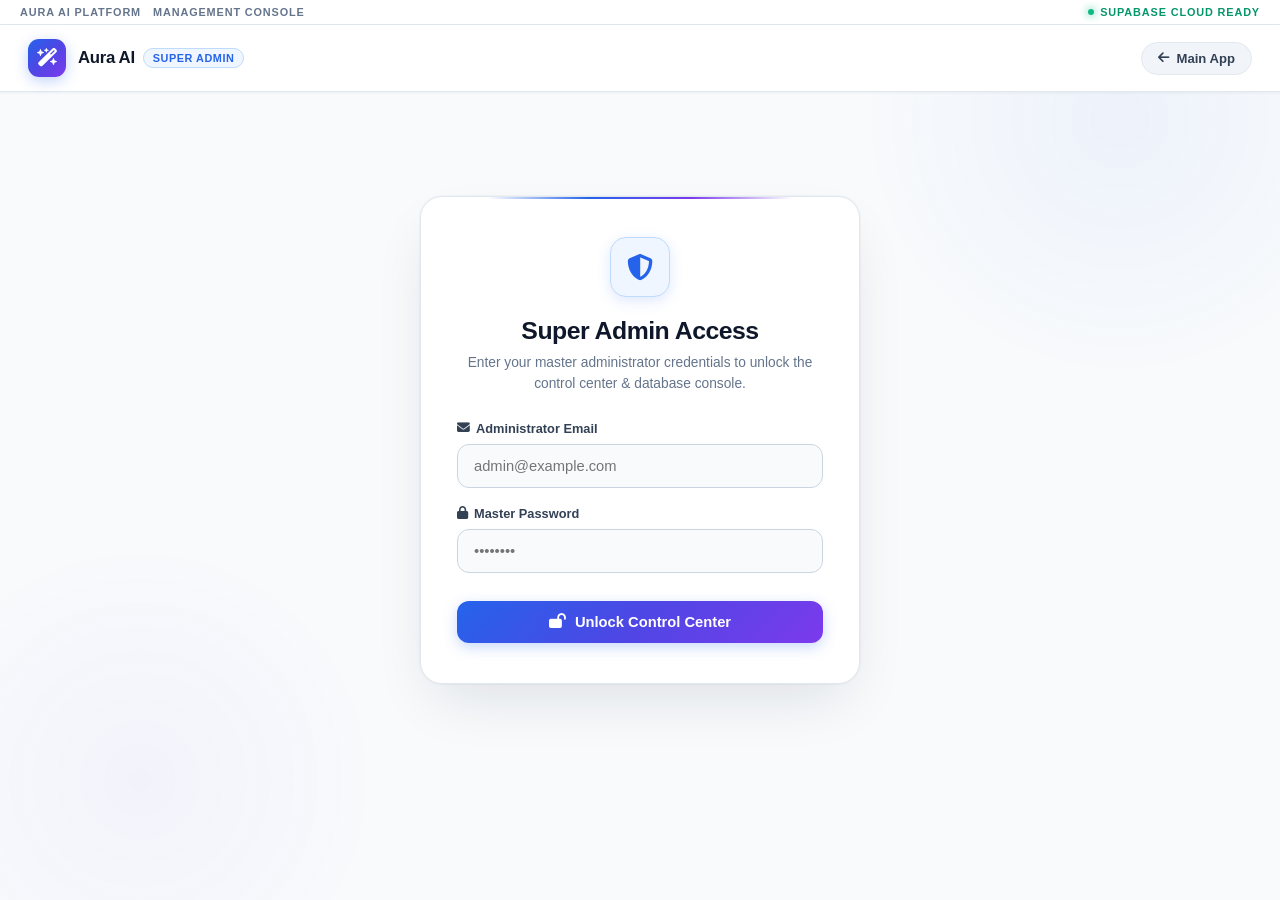
==== commit 02fe6634: "feat: enhance UI/UX, multi-user isolation, voice dictation, and studio tools - Light-themed Sign In " ====
--- a/frontend/admin.html
+++ b/frontend/admin.html
@@ -13,27 +13,27 @@
   <link rel="icon" type="image/png" sizes="192x192" href="/static/icons/icon-192.png" />
   <style>
     :root {
-      --bg-dark: #090d16;
-      --bg-darker: #060911;
-      --card-bg: rgba(18, 24, 38, 0.85);
-      --card-border: rgba(255, 255, 255, 0.09);
-      --card-border-hover: rgba(99, 102, 241, 0.4);
-      --accent-primary: #6366f1;
-      --accent-purple: #8b5cf6;
+      --bg-dark: #f8fafc;
+      --bg-darker: #f1f5f9;
+      --card-bg: #ffffff;
+      --card-border: #e2e8f0;
+      --card-border-hover: #cbd5e1;
+      --accent-primary: #2563eb;
+      --accent-purple: #7c3aed;
       --accent-magenta: #d946ef;
-      --accent-glow: rgba(99, 102, 241, 0.25);
-      --accent-gradient: linear-gradient(135deg, #6366f1 0%, #8b5cf6 50%, #d946ef 100%);
+      --accent-glow: rgba(37, 99, 235, 0.12);
+      --accent-gradient: linear-gradient(135deg, #2563eb 0%, #4f46e5 50%, #7c3aed 100%);
       --danger: #ef4444;
       --danger-hover: #dc2626;
       --success: #10b981;
       --warning: #f59e0b;
-      --text-main: #f8fafc;
-      --text-muted: #94a3b8;
-      --text-dim: #64748b;
+      --text-main: #0f172a;
+      --text-muted: #64748b;
+      --text-dim: #94a3b8;
       --radius-sm: 8px;
       --radius-md: 12px;
-      --radius-lg: 18px;
-      --radius-xl: 24px;
+      --radius-lg: 16px;
+      --radius-xl: 22px;
       --radius-full: 9999px;
     }
 
@@ -45,7 +45,7 @@
     }
 
     body {
-      background: var(--bg-dark);
+      background: #f8fafc;
       color: var(--text-main);
       min-height: 100vh;
       min-height: 100dvh;
@@ -55,13 +55,13 @@
       position: relative;
     }
 
-    /* Ambient Dynamic Glow Orbs (Exact Match with Aura Main Web App) */
+    /* Ambient Dynamic Glow Orbs */
     .ambient-glow-1 {
       position: fixed;
       width: 520px;
       height: 520px;
       border-radius: 50%;
-      background: radial-gradient(circle, rgba(99, 102, 241, 0.16) 0%, rgba(0, 0, 0, 0) 70%);
+      background: radial-gradient(circle, rgba(37, 99, 235, 0.05) 0%, rgba(0, 0, 0, 0) 70%);
       top: -140px;
       right: -100px;
       z-index: 0;
@@ -73,14 +73,14 @@
       width: 480px;
       height: 480px;
       border-radius: 50%;
-      background: radial-gradient(circle, rgba(168, 85, 247, 0.12) 0%, rgba(0, 0, 0, 0) 70%);
+      background: radial-gradient(circle, rgba(124, 58, 237, 0.04) 0%, rgba(0, 0, 0, 0) 70%);
       bottom: -120px;
       left: -100px;
       z-index: 0;
       pointer-events: none;
     }
 
-    /* Top Brand Tag Bar (Aura Signature) */
+    /* Top Brand Tag Bar */
     .top-tag-bar {
       position: relative;
       z-index: 10;
@@ -88,13 +88,13 @@
       justify-content: space-between;
       align-items: center;
       padding: 6px 20px;
-      background: rgba(6, 9, 17, 0.7);
-      border-bottom: 1px solid rgba(255, 255, 255, 0.05);
+      background: #ffffff;
+      border-bottom: 1px solid #e2e8f0;
       font-size: 0.68rem;
       font-weight: 700;
       letter-spacing: 0.08em;
       text-transform: uppercase;
-      color: var(--text-dim);
+      color: #64748b;
     }
 
     .tag-cluster {
@@ -104,14 +104,14 @@
     }
 
     .tag-pill {
-      color: #94a3b8;
+      color: #64748b;
     }
 
     .tag-pill.live-sync {
       display: inline-flex;
       align-items: center;
       gap: 6px;
-      color: #34d399;
+      color: #059669;
     }
 
     .tag-dot {
@@ -136,10 +136,9 @@
       justify-content: space-between;
       align-items: center;
       padding: 14px 28px;
-      background: rgba(15, 23, 42, 0.85);
-      border-bottom: 1px solid var(--card-border);
-      backdrop-filter: blur(20px);
-      -webkit-backdrop-filter: blur(20px);
+      background: #ffffff;
+      border-bottom: 1px solid #e2e8f0;
+      box-shadow: 0 1px 3px 0 rgba(0, 0, 0, 0.05);
     }
 
     .brand-cluster {
@@ -159,7 +158,7 @@
       justify-content: center;
       font-size: 1.15rem;
       color: #ffffff;
-      box-shadow: 0 4px 16px rgba(99, 102, 241, 0.38);
+      box-shadow: 0 4px 14px rgba(37, 99, 235, 0.28);
       flex-shrink: 0;
     }
 
@@ -167,7 +166,7 @@
       font-size: 1.05rem;
       font-weight: 800;
       letter-spacing: -0.02em;
-      color: #f8fafc;
+      color: #0f172a;
       display: flex;
       align-items: center;
       gap: 8px;
@@ -175,9 +174,9 @@
     }
 
     .badge-admin {
-      background: rgba(99, 102, 241, 0.2);
-      color: #a5b4fc;
-      border: 1px solid rgba(99, 102, 241, 0.4);
+      background: #eff6ff;
+      color: #2563eb;
+      border: 1px solid #bfdbfe;
       padding: 3px 9px;
       border-radius: var(--radius-full);
       font-size: 0.68rem;
@@ -193,9 +192,9 @@
     }
 
     .btn-nav-app {
-      background: rgba(255, 255, 255, 0.07);
-      border: 1px solid rgba(255, 255, 255, 0.12);
-      color: #cbd5e1;
+      background: #f1f5f9;
+      border: 1px solid #e2e8f0;
+      color: #334155;
       padding: 8px 16px;
       border-radius: var(--radius-full);
       font-size: 0.82rem;
@@ -209,16 +208,16 @@
     }
 
     .btn-nav-app:hover {
-      background: rgba(255, 255, 255, 0.14);
-      color: #ffffff;
-      border-color: rgba(255, 255, 255, 0.25);
+      background: #e2e8f0;
+      color: #0f172a;
+      border-color: #cbd5e1;
       transform: translateY(-1px);
     }
 
     .btn-logout {
-      background: rgba(239, 68, 68, 0.14);
-      border: 1px solid rgba(239, 68, 68, 0.35);
-      color: #fca5a5;
+      background: #fef2f2;
+      border: 1px solid #fecaca;
+      color: #ef4444;
       padding: 8px 16px;
       border-radius: var(--radius-full);
       font-size: 0.82rem;
@@ -249,7 +248,7 @@
       width: 100%;
     }
 
-    /* VIEW 1: Clean Dedicated Login Card (Aura Glassmorphic Style) */
+    /* VIEW 1: Clean Dedicated Login Card */
     .login-container {
       display: flex;
       justify-content: center;
@@ -259,16 +258,13 @@
     }
 
     .login-card {
-      background: var(--card-bg);
-      border: 1px solid var(--card-border);
+      background: #ffffff;
+      border: 1px solid #e2e8f0;
       border-radius: var(--radius-xl);
       padding: 40px 36px;
       width: 100%;
       max-width: 440px;
-      box-shadow: 0 25px 60px -15px rgba(0, 0, 0, 0.7),
-                  0 0 40px var(--accent-glow);
-      backdrop-filter: blur(24px);
-      -webkit-backdrop-filter: blur(24px);
+      box-shadow: 0 25px 60px -15px rgba(15, 23, 42, 0.12), 0 0 1px 1px rgba(0, 0, 0, 0.04);
       text-align: center;
       position: relative;
       overflow: hidden;
@@ -282,7 +278,7 @@
       left: 15%;
       right: 15%;
       height: 2px;
-      background: linear-gradient(90deg, transparent, #6366f1, #a855f7, transparent);
+      background: linear-gradient(90deg, transparent, #2563eb, #7c3aed, transparent);
     }
 
     @keyframes cardPop {
@@ -294,21 +290,21 @@
       width: 60px;
       height: 60px;
       border-radius: var(--radius-lg);
-      background: rgba(99, 102, 241, 0.16);
-      border: 1px solid rgba(99, 102, 241, 0.35);
-      color: #818cf8;
+      background: #eff6ff;
+      border: 1px solid #bfdbfe;
+      color: #2563eb;
       display: flex;
       align-items: center;
       justify-content: center;
       font-size: 1.65rem;
       margin: 0 auto 20px auto;
-      box-shadow: 0 0 24px rgba(99, 102, 241, 0.25);
+      box-shadow: 0 4px 14px rgba(37, 99, 235, 0.15);
     }
 
     .login-card h2 {
       font-size: 1.55rem;
       font-weight: 800;
-      color: #ffffff;
+      color: #0f172a;
       margin-bottom: 8px;
       letter-spacing: -0.02em;
     }
@@ -331,26 +327,26 @@
       gap: 6px;
       font-size: 0.8rem;
       font-weight: 700;
-      color: #cbd5e1;
+      color: #334155;
       margin-bottom: 8px;
     }
 
     .input-field {
       width: 100%;
       padding: 13px 16px;
-      background: rgba(15, 23, 42, 0.75);
-      border: 1px solid rgba(255, 255, 255, 0.14);
+      background: #f8fafc;
+      border: 1px solid #cbd5e1;
       border-radius: var(--radius-md);
-      color: #f8fafc;
+      color: #0f172a;
       font-size: 0.92rem;
       outline: none;
       transition: all 0.18s ease;
     }
 
     .input-field:focus {
-      border-color: #818cf8;
-      background: rgba(15, 23, 42, 0.98);
-      box-shadow: 0 0 0 3px rgba(99, 102, 241, 0.28);
+      border-color: #2563eb;
+      background: #ffffff;
+      box-shadow: 0 0 0 3px rgba(37, 99, 235, 0.15);
     }
 
     .btn-submit {
@@ -367,14 +363,14 @@
       align-items: center;
       justify-content: center;
       gap: 9px;
-      box-shadow: 0 4px 16px rgba(99, 102, 241, 0.38);
+      box-shadow: 0 4px 14px rgba(37, 99, 235, 0.25);
       transition: all 0.18s ease;
       margin-top: 10px;
     }
 
     .btn-submit:hover:not(:disabled) {
       transform: translateY(-2px);
-      box-shadow: 0 8px 26px rgba(99, 102, 241, 0.5);
+      box-shadow: 0 8px 22px rgba(37, 99, 235, 0.35);
     }
 
     .btn-submit:disabled {
@@ -397,22 +393,21 @@
     }
 
     .stat-card {
-      background: var(--card-bg);
-      border: 1px solid var(--card-border);
+      background: #ffffff;
+      border: 1px solid #e2e8f0;
       border-radius: var(--radius-lg);
       padding: 20px;
       display: flex;
       align-items: center;
       gap: 16px;
-      backdrop-filter: blur(14px);
-      -webkit-backdrop-filter: blur(14px);
+      box-shadow: 0 2px 8px rgba(15, 23, 42, 0.04);
       transition: all 0.2s ease;
     }
 
     .stat-card:hover {
       transform: translateY(-2px);
-      border-color: var(--card-border-hover);
-      box-shadow: 0 10px 25px -5px rgba(0, 0, 0, 0.4);
+      border-color: #cbd5e1;
+      box-shadow: 0 8px 20px rgba(15, 23, 42, 0.08);
     }
 
     .stat-icon {
@@ -427,26 +422,26 @@
     }
 
     .stat-icon.users {
-      background: rgba(99, 102, 241, 0.18);
-      color: #818cf8;
+      background: #eff6ff;
+      color: #2563eb;
     }
     .stat-icon.chats {
-      background: rgba(16, 185, 129, 0.18);
-      color: #34d399;
+      background: #ecfdf5;
+      color: #059669;
     }
     .stat-icon.models {
-      background: rgba(245, 158, 11, 0.18);
-      color: #fbbf24;
+      background: #fef3c7;
+      color: #d97706;
     }
     .stat-icon.sync {
-      background: rgba(59, 130, 246, 0.18);
-      color: #60a5fa;
+      background: #f5f3ff;
+      color: #7c3aed;
     }
 
     .stat-info h3 {
       font-size: 1.35rem;
       font-weight: 800;
-      color: #ffffff;
+      color: #0f172a;
       letter-spacing: -0.02em;
     }
 
@@ -461,13 +456,12 @@
 
     /* Supabase Cloud Live Sync Section */
     .cloud-card {
-      background: var(--card-bg);
-      border: 1px solid var(--card-border);
+      background: #ffffff;
+      border: 1px solid #e2e8f0;
       border-radius: var(--radius-lg);
       padding: 22px 24px;
       margin-bottom: 24px;
-      backdrop-filter: blur(14px);
-      -webkit-backdrop-filter: blur(14px);
+      box-shadow: 0 2px 8px rgba(15, 23, 42, 0.04);
     }
 
     .cloud-card-top {
@@ -487,13 +481,13 @@
 
     .cloud-title-group i {
       font-size: 1.3rem;
-      color: #34d399;
+      color: #059669;
     }
 
     .cloud-title-group h2 {
       font-size: 1.12rem;
       font-weight: 800;
-      color: #ffffff;
+      color: #0f172a;
     }
 
     .cloud-actions {
@@ -503,9 +497,9 @@
     }
 
     .btn-schema-modal {
-      background: rgba(99, 102, 241, 0.15);
-      border: 1px solid rgba(99, 102, 241, 0.35);
-      color: #a5b4fc;
+      background: #eff6ff;
+      border: 1px solid #bfdbfe;
+      color: #2563eb;
       padding: 7px 14px;
       border-radius: var(--radius-full);
       font-size: 0.78rem;
@@ -518,9 +512,9 @@
     }
 
     .btn-schema-modal:hover {
-      background: #6366f1;
+      background: #2563eb;
       color: #ffffff;
-      border-color: #6366f1;
+      border-color: #2563eb;
     }
 
     .tables-status-grid {
@@ -530,8 +524,8 @@
     }
 
     .table-status-item {
-      background: rgba(15, 23, 42, 0.6);
-      border: 1px solid rgba(255, 255, 255, 0.07);
+      background: #f8fafc;
+      border: 1px solid #e2e8f0;
       border-radius: var(--radius-md);
       padding: 12px 14px;
       display: flex;
@@ -542,7 +536,7 @@
     .table-name {
       font-size: 0.82rem;
       font-weight: 600;
-      color: #cbd5e1;
+      color: #1e293b;
       font-family: 'Fira Code', monospace;
     }
 
@@ -556,26 +550,24 @@
     }
 
     .table-badge.ready {
-      background: rgba(16, 185, 129, 0.18);
-      color: #34d399;
-      border: 1px solid rgba(16, 185, 129, 0.3);
+      background: #ecfdf5;
+      color: #059669;
+      border: 1px solid #a7f3d0;
     }
 
     .table-badge.missing {
-      background: rgba(245, 158, 11, 0.18);
-      color: #fbbf24;
-      border: 1px solid rgba(245, 158, 11, 0.3);
+      background: #fef3c7;
+      color: #d97706;
+      border: 1px solid #fde68a;
     }
 
     /* Section Card */
     .section-card {
-      background: var(--card-bg);
-      border: 1px solid var(--card-border);
+      background: #ffffff;
+      border: 1px solid #e2e8f0;
       border-radius: var(--radius-xl);
       padding: 24px;
-      backdrop-filter: blur(14px);
-      -webkit-backdrop-filter: blur(14px);
-      box-shadow: 0 10px 30px rgba(0, 0, 0, 0.35);
+      box-shadow: 0 4px 16px -2px rgba(15, 23, 42, 0.05);
     }
 
     .section-top {
@@ -593,24 +585,25 @@
       gap: 10px;
       font-size: 1.15rem;
       font-weight: 800;
-      color: #ffffff;
+      color: #0f172a;
     }
 
     .search-box {
-      background: rgba(15, 23, 42, 0.75);
-      border: 1px solid rgba(255, 255, 255, 0.12);
+      background: #f8fafc;
+      border: 1px solid #cbd5e1;
       border-radius: var(--radius-md);
       padding: 10px 16px;
       font-size: 0.86rem;
-      color: #ffffff;
+      color: #0f172a;
       outline: none;
       min-width: 280px;
       transition: all 0.18s ease;
     }
 
     .search-box:focus {
-      border-color: #818cf8;
-      box-shadow: 0 0 0 3px rgba(99, 102, 241, 0.25);
+      border-color: #2563eb;
+      background: #ffffff;
+      box-shadow: 0 0 0 3px rgba(37, 99, 235, 0.15);
     }
 
     /* Users Table */
@@ -618,8 +611,8 @@
       overflow-x: auto;
       -webkit-overflow-scrolling: touch;
       border-radius: var(--radius-md);
-      border: 1px solid rgba(255, 255, 255, 0.08);
-      background: rgba(11, 15, 25, 0.5);
+      border: 1px solid #e2e8f0;
+      background: #ffffff;
     }
 
     table {
@@ -630,27 +623,27 @@
     }
 
     th {
-      background: rgba(15, 23, 42, 0.85);
-      color: #94a3b8;
+      background: #f8fafc;
+      color: #475569;
       font-weight: 700;
       text-transform: uppercase;
       font-size: 0.72rem;
       letter-spacing: 0.06em;
       padding: 14px 18px;
-      border-bottom: 1px solid rgba(255, 255, 255, 0.08);
+      border-bottom: 1px solid #e2e8f0;
       white-space: nowrap;
     }
 
     td {
       padding: 14px 18px;
-      border-bottom: 1px solid rgba(255, 255, 255, 0.05);
-      color: #cbd5e1;
+      border-bottom: 1px solid #f1f5f9;
+      color: #1e293b;
       vertical-align: middle;
       white-space: nowrap;
     }
 
     tr:hover td {
-      background: rgba(255, 255, 255, 0.03);
+      background: #f8fafc;
     }
 
     .user-cell {
@@ -664,13 +657,13 @@
       height: 38px;
       border-radius: 50%;
       object-fit: cover;
-      border: 2px solid rgba(99, 102, 241, 0.4);
+      border: 2px solid #e2e8f0;
       flex-shrink: 0;
     }
 
     .user-meta-name {
       font-weight: 700;
-      color: #ffffff;
+      color: #0f172a;
       font-size: 0.9rem;
     }
 
@@ -684,21 +677,21 @@
     }
 
     .role-badge.admin {
-      background: rgba(99, 102, 241, 0.2);
-      color: #a5b4fc;
-      border: 1px solid rgba(99, 102, 241, 0.4);
+      background: #eff6ff;
+      color: #2563eb;
+      border: 1px solid #bfdbfe;
     }
 
     .role-badge.user {
-      background: rgba(148, 163, 184, 0.14);
-      color: #94a3b8;
-      border: 1px solid rgba(148, 163, 184, 0.22);
+      background: #f1f5f9;
+      color: #475569;
+      border: 1px solid #cbd5e1;
     }
 
     .btn-delete-user {
-      background: rgba(239, 68, 68, 0.15);
-      border: 1px solid rgba(239, 68, 68, 0.35);
-      color: #fca5a5;
+      background: #fef2f2;
+      border: 1px solid #fecaca;
+      color: #ef4444;
       padding: 7px 14px;
       border-radius: var(--radius-sm);
       font-size: 0.8rem;
@@ -718,9 +711,9 @@
     }
 
     .btn-delete-user:disabled {
-      background: rgba(255, 255, 255, 0.05);
-      border-color: rgba(255, 255, 255, 0.1);
-      color: #64748b;
+      background: #f1f5f9;
+      border-color: #e2e8f0;
+      color: #94a3b8;
       cursor: not-allowed;
     }
 
@@ -728,9 +721,9 @@
     .schema-modal-overlay {
       position: fixed;
       inset: 0;
-      background: rgba(6, 9, 17, 0.88);
-      backdrop-filter: blur(16px);
-      -webkit-backdrop-filter: blur(16px);
+      background: rgba(15, 23, 42, 0.6);
+      backdrop-filter: blur(14px);
+      -webkit-backdrop-filter: blur(14px);
       z-index: 10000;
       display: none;
       align-items: center;
@@ -739,8 +732,8 @@
     }
 
     .schema-modal-card {
-      background: var(--card-bg);
-      border: 1px solid var(--card-border);
+      background: #ffffff;
+      border: 1px solid #e2e8f0;
       border-radius: var(--radius-xl);
       padding: 28px;
       width: 100%;
@@ -748,7 +741,7 @@
       max-height: 85vh;
       display: flex;
       flex-direction: column;
-      box-shadow: 0 25px 60px rgba(0, 0, 0, 0.7);
+      box-shadow: 0 25px 60px rgba(15, 23, 42, 0.2);
     }
 
     .schema-modal-header {
@@ -761,7 +754,7 @@
     .schema-modal-header h3 {
       font-size: 1.18rem;
       font-weight: 800;
-      color: #ffffff;
+      color: #0f172a;
       display: flex;
       align-items: center;
       gap: 10px;
@@ -770,17 +763,17 @@
     .btn-close-modal {
       background: transparent;
       border: none;
-      color: #94a3b8;
+      color: #64748b;
       font-size: 1.2rem;
       cursor: pointer;
     }
 
     .schema-code-box {
-      background: #060911;
-      border: 1px solid rgba(255, 255, 255, 0.1);
+      background: #0f172a;
+      border: 1px solid #334155;
       border-radius: var(--radius-md);
       padding: 16px;
-      color: #a5b4fc;
+      color: #cbd5e1;
       font-family: 'Fira Code', monospace;
       font-size: 0.82rem;
       line-height: 1.5;
@@ -817,15 +810,15 @@
       position: fixed;
       bottom: 24px;
       right: 24px;
-      background: rgba(15, 23, 42, 0.95);
-      border: 1px solid rgba(255, 255, 255, 0.16);
+      background: #0f172a;
+      border: 1px solid #334155;
       color: #ffffff;
       padding: 12px 20px;
       border-radius: var(--radius-md);
       font-weight: 600;
       font-size: 0.88rem;
       z-index: 99999;
-      box-shadow: 0 15px 35px rgba(0, 0, 0, 0.6);
+      box-shadow: 0 15px 35px rgba(0, 0, 0, 0.2);
       display: flex;
       align-items: center;
       gap: 10px;
@@ -880,7 +873,7 @@
         font-size: 1.35rem;
       }
       .input-field {
-        font-size: 16px; /* Prevents mobile Safari auto-zoom */
+        font-size: 16px;
         padding: 12px 14px;
       }
       .stats-grid {
